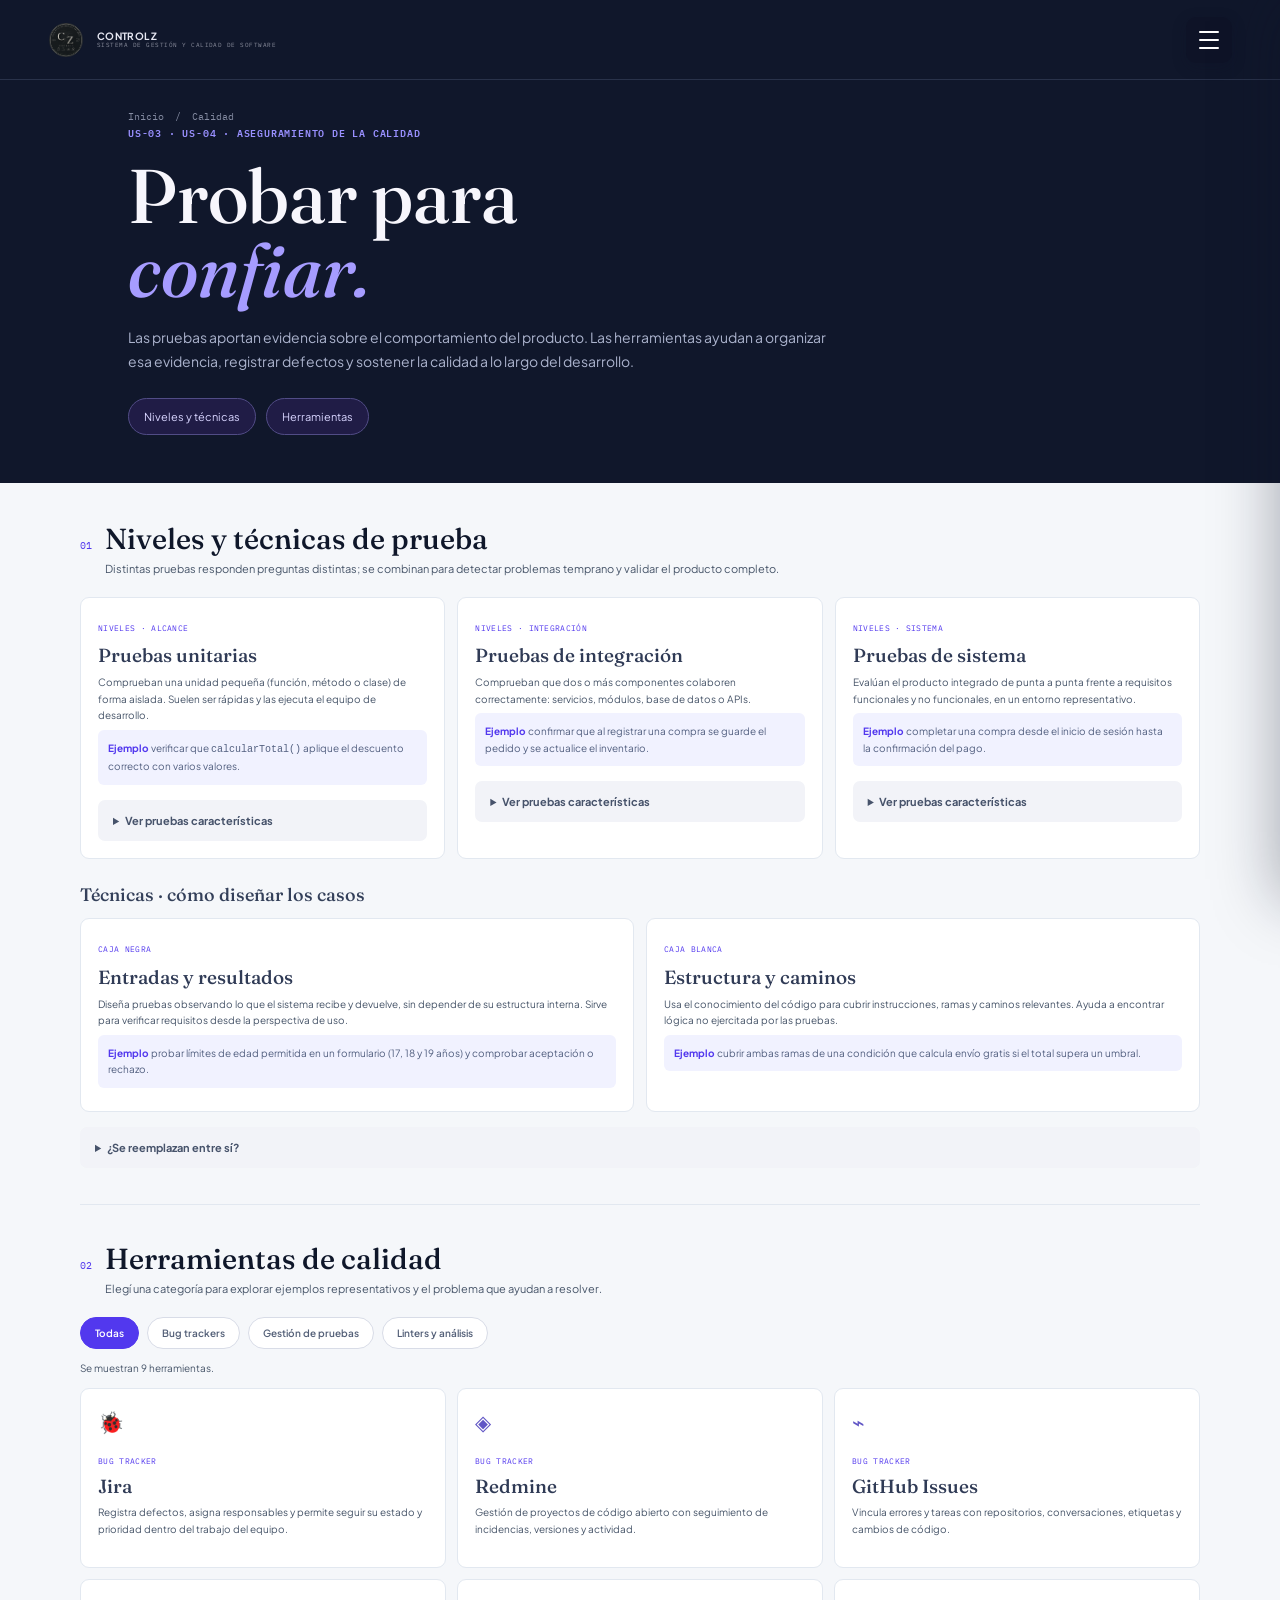
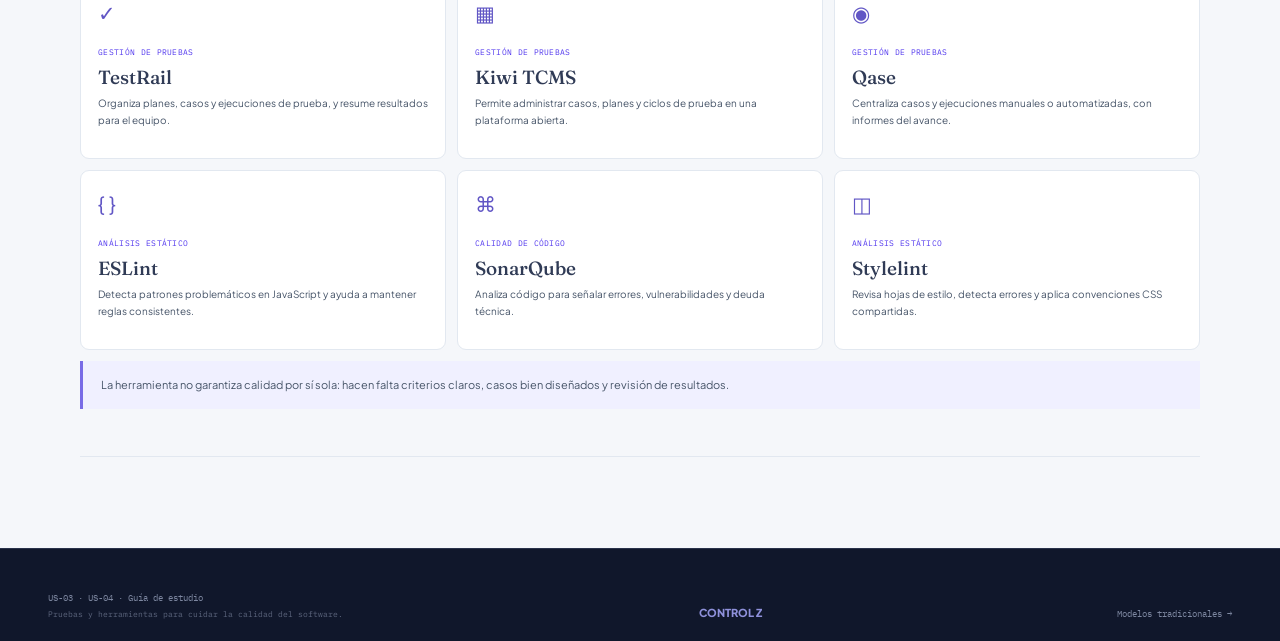
==== pages/calidad-pruebas.html @ 742e74c7 "feat: agregar guias y recursos de historias de usuario" ====
<!doctype html>
<html lang="es">
<head>
  <meta charset="utf-8"><meta name="viewport" content="width=device-width, initial-scale=1">
  <meta name="description" content="Niveles, técnicas y herramientas para asegurar la calidad del software.">
  <title>Pruebas y herramientas de calidad — Control Z</title>
  <link rel="preconnect" href="https://fonts.googleapis.com"><link rel="preconnect" href="https://fonts.gstatic.com" crossorigin>
  <link href="https://fonts.googleapis.com/css2?family=Fraunces:ital,opsz,wght@0,9..144,500;0,9..144,600;1,9..144,500&family=IBM+Plex+Mono:wght@400;500&family=Plus+Jakarta+Sans:wght@400;500;600;700;800&display=swap" rel="stylesheet">
  <link rel="stylesheet" href="../css/guias.css"><link rel="stylesheet" href="../css/site-menu.css"><link rel="stylesheet" href="../css/scroll-reveal.css"><link rel="stylesheet" href="../css/historias.css">
</head>
<body class="agile-page"><header class="guide-header"><a class="guide-brand" href="../index.html"><img class="brand-mark" src="../img/Los_Control_Z.png" alt=""><span><strong>CONTROL Z</strong><small>SISTEMA DE GESTIÓN Y CALIDAD DE SOFTWARE</small></span></a><button class="menu-toggle" id="menuToggle" type="button" aria-label="Abrir menú de navegación" aria-expanded="false" aria-controls="siteMenu"><span class="menu-toggle-line"></span><span class="menu-toggle-line"></span><span class="menu-toggle-line"></span></button></header>
<main><section class="story-hero"><div class="story-wrap"><div class="breadcrumbs"><a href="../index.html">Inicio</a><span>/</span><span>Calidad</span></div><span class="micro-tag">US-03 · US-04 · ASEGURAMIENTO DE LA CALIDAD</span><h1>Probar para<br><em>confiar.</em></h1><p>Las pruebas aportan evidencia sobre el comportamiento del producto. Las herramientas ayudan a organizar esa evidencia, registrar defectos y sostener la calidad a lo largo del desarrollo.</p><nav class="story-jump" aria-label="Secciones de calidad"><a href="#niveles">Niveles y técnicas</a><a href="#herramientas">Herramientas</a></nav></div></section>
<div class="story-wrap story-content"><section class="story-section" id="niveles"><header class="story-heading"><span>01</span><div><h2>Niveles y técnicas de prueba</h2><p>Distintas pruebas responden preguntas distintas; se combinan para detectar problemas temprano y validar el producto completo.</p></div></header>
<div class="comparison-grid"><article class="info-card"><span class="card-kicker">NIVELES · ALCANCE</span><h3>Pruebas unitarias</h3><p>Comprueban una unidad pequeña (función, método o clase) de forma aislada. Suelen ser rápidas y las ejecuta el equipo de desarrollo.</p><p class="example"><strong>Ejemplo</strong> verificar que <code>calcularTotal()</code> aplique el descuento correcto con varios valores.</p></article><article class="info-card"><span class="card-kicker">NIVELES · INTEGRACIÓN</span><h3>Pruebas de integración</h3><p>Comprueban que dos o más componentes colaboren correctamente: servicios, módulos, base de datos o APIs.</p><p class="example"><strong>Ejemplo</strong> confirmar que al registrar una compra se guarde el pedido y se actualice el inventario.</p></article><article class="info-card"><span class="card-kicker">NIVELES · SISTEMA</span><h3>Pruebas de sistema</h3><p>Evalúan el producto integrado de punta a punta frente a requisitos funcionales y no funcionales, en un entorno representativo.</p><p class="example"><strong>Ejemplo</strong> completar una compra desde el inicio de sesión hasta la confirmación del pago.</p></article></div>
<h3 class="subheading">Técnicas · cómo diseñar los casos</h3><div class="comparison-grid two"><article class="info-card"><span class="card-kicker">CAJA NEGRA</span><h3>Entradas y resultados</h3><p>Diseña pruebas observando lo que el sistema recibe y devuelve, sin depender de su estructura interna. Sirve para verificar requisitos desde la perspectiva de uso.</p><p class="example"><strong>Ejemplo</strong> probar límites de edad permitida en un formulario (17, 18 y 19 años) y comprobar aceptación o rechazo.</p></article><article class="info-card"><span class="card-kicker">CAJA BLANCA</span><h3>Estructura y caminos</h3><p>Usa el conocimiento del código para cubrir instrucciones, ramas y caminos relevantes. Ayuda a encontrar lógica no ejercitada por las pruebas.</p><p class="example"><strong>Ejemplo</strong> cubrir ambas ramas de una condición que calcula envío gratis si el total supera un umbral.</p></article></div>
<details class="more-detail"><summary>¿Se reemplazan entre sí?</summary><p>No. Caja negra y caja blanca son técnicas complementarias; pueden aplicarse en distintos niveles. Una prueba unitaria, por ejemplo, puede diseñarse con conocimiento interno y comprobar resultados observables.</p></details></section>
<section class="story-section" id="herramientas"><header class="story-heading"><span>02</span><div><h2>Herramientas de calidad</h2><p>Elegí una categoría para explorar ejemplos representativos y el problema que ayudan a resolver.</p></div></header><div class="filter-bar" role="group" aria-label="Filtrar herramientas por categoría"><button type="button" class="filter-button is-selected" data-filter="all" aria-pressed="true">Todas</button><button type="button" class="filter-button" data-filter="bugs" aria-pressed="false">Bug trackers</button><button type="button" class="filter-button" data-filter="tests" aria-pressed="false">Gestión de pruebas</button><button type="button" class="filter-button" data-filter="analysis" aria-pressed="false">Linters y análisis</button></div><p id="filterStatus" class="filter-status" aria-live="polite">Se muestran 9 herramientas.</p><div class="tool-grid" id="toolGrid">
<article class="tool-card" data-category="bugs"><span class="tool-icon" aria-hidden="true">🐞</span><small>BUG TRACKER</small><h3>Jira</h3><p>Registra defectos, asigna responsables y permite seguir su estado y prioridad dentro del trabajo del equipo.</p></article><article class="tool-card" data-category="bugs"><span class="tool-icon" aria-hidden="true">◈</span><small>BUG TRACKER</small><h3>Redmine</h3><p>Gestión de proyectos de código abierto con seguimiento de incidencias, versiones y actividad.</p></article><article class="tool-card" data-category="bugs"><span class="tool-icon" aria-hidden="true">⌁</span><small>BUG TRACKER</small><h3>GitHub Issues</h3><p>Vincula errores y tareas con repositorios, conversaciones, etiquetas y cambios de código.</p></article>
<article class="tool-card" data-category="tests"><span class="tool-icon" aria-hidden="true">✓</span><small>GESTIÓN DE PRUEBAS</small><h3>TestRail</h3><p>Organiza planes, casos y ejecuciones de prueba, y resume resultados para el equipo.</p></article><article class="tool-card" data-category="tests"><span class="tool-icon" aria-hidden="true">▦</span><small>GESTIÓN DE PRUEBAS</small><h3>Kiwi TCMS</h3><p>Permite administrar casos, planes y ciclos de prueba en una plataforma abierta.</p></article><article class="tool-card" data-category="tests"><span class="tool-icon" aria-hidden="true">◉</span><small>GESTIÓN DE PRUEBAS</small><h3>Qase</h3><p>Centraliza casos y ejecuciones manuales o automatizadas, con informes del avance.</p></article>
<article class="tool-card" data-category="analysis"><span class="tool-icon" aria-hidden="true">{ }</span><small>ANÁLISIS ESTÁTICO</small><h3>ESLint</h3><p>Detecta patrones problemáticos en JavaScript y ayuda a mantener reglas consistentes.</p></article><article class="tool-card" data-category="analysis"><span class="tool-icon" aria-hidden="true">⌘</span><small>CALIDAD DE CÓDIGO</small><h3>SonarQube</h3><p>Analiza código para señalar errores, vulnerabilidades y deuda técnica.</p></article><article class="tool-card" data-category="analysis"><span class="tool-icon" aria-hidden="true">◫</span><small>ANÁLISIS ESTÁTICO</small><h3>Stylelint</h3><p>Revisa hojas de estilo, detecta errores y aplica convenciones CSS compartidas.</p></article></div><p class="empty-state" id="emptyTools" hidden>No hay herramientas en esta categoría.</p><p class="story-note">La herramienta no garantiza calidad por sí sola: hacen falta criterios claros, casos bien diseñados y revisión de resultados.</p></section></div></main>
<footer class="guide-footer"><div><span>US-03 · US-04 · Guía de estudio</span><small>Pruebas y herramientas para cuidar la calidad del software.</small></div><strong>CONTROL Z</strong><a href="modelos-tradicionales.html">Modelos tradicionales →</a></footer>
<div class="menu-overlay" id="siteMenu" aria-hidden="true"><div class="menu-scrim" data-menu-close></div><aside class="menu-panel" role="dialog" aria-modal="true" aria-label="Menú de navegación principal"><div class="menu-head"><span class="menu-eyebrow">CONTROL Z · NAVEGACIÓN</span><button class="menu-close" data-menu-close aria-label="Cerrar menú" type="button">×</button></div><nav class="menu-nav" aria-label="Menú principal"><a class="menu-link" href="../index.html"><span class="menu-number">00</span><span class="menu-label">Inicio</span><span>→</span></a><a class="menu-link" href="fundamentos.html"><span class="menu-number">01</span><span class="menu-label">Gestión de la Calidad</span><span>→</span></a><a class="menu-link" href="modelos-tradicionales.html"><span class="menu-number">02</span><span class="menu-label">Modelos tradicionales</span><span>→</span></a><a class="menu-link" href="metodologias-agiles.html"><span class="menu-number">03</span><span class="menu-label">Metodologías Ágiles</span><span>→</span></a></nav></aside></div><script src="../js/main.js"></script><script src="../js/historias.js"></script><script src="../js/scroll-reveal.js"></script>
</body></html>
---- css/guias.css ----
@import url('https://fonts.googleapis.com/css2?family=IBM+Plex+Mono:wght@400;500;600&display=swap');
:root{--night:#10172b;--night-2:#151e36;--card:#222e4c;--border:#38496c;--ink:#18233d;--muted:#718096;--violet:#5544e8;--blue:#d9e3ff;--paper:#f5f7fa;--serif:'Fraunces',Georgia,serif;--sans:'Plus Jakarta Sans',Arial,sans-serif;--mono:'IBM Plex Mono',monospace}
*{box-sizing:border-box}html{scroll-behavior:smooth;scroll-padding-top:28px}body{margin:0;font-family:var(--sans);font-size:14px;line-height:1.55;-webkit-font-smoothing:antialiased}a{color:inherit;text-decoration:none}button{font:inherit}.guide-wrap{width:min(100% - 96px,1368px);margin-inline:auto}.guide-header{height:80px;display:flex;align-items:center;justify-content:space-between;padding:0 max(48px,calc((100vw - 1368px)/2));position:relative;z-index:2;border-bottom:1px solid #29324a}.guide-brand{display:flex;align-items:center;gap:13px}.guide-brand .brand-mark{width:36px;height:36px;display:block;object-fit:cover;border-radius:50%;background:transparent}.guide-brand>span:last-child{display:grid;line-height:1.25}.guide-brand strong{font-size:12px;letter-spacing:.03em}.guide-brand small{font-family:var(--mono);font-size:7px;letter-spacing:.08em;opacity:.56}.breadcrumbs{display:flex;gap:11px;align-items:center;color:#858ca2;font:10px var(--mono)}.micro-tag{display:block;color:#9990ff;font:600 10px var(--mono);letter-spacing:.08em}.sdlc-page{background:var(--night);color:#f3f4fb}.sdlc-hero{padding-top:50px;padding-bottom:35px}.sdlc-intro{display:grid;grid-template-columns:1fr 340px;gap:70px;align-items:start;margin-top:35px}.sdlc-title-block{max-width:820px}.sdlc-title-block h1,.agile-intro h1{font:italic 500 clamp(54px,7.4vw,88px)/.99 var(--serif);letter-spacing:-.045em;margin:17px 0 24px;color:#faf9ff}.sdlc-title-block>p,.agile-intro>div>p{max-width:785px;font-size:16px;line-height:1.65;color:#aab0cf;margin:0}.quote-card{background:#4e45d5;border-radius:12px;padding:25px 28px 22px;margin-top:1px}.quote-card small,.agile-summary small{font:9px var(--mono);color:#c7c6ff;letter-spacing:.06em}.quote-card blockquote{margin:18px 0 17px;font:italic 500 26px/1.25 var(--serif);color:#fff}.quote-card p{font-size:12px;line-height:1.5;color:#dedfff;border-top:1px solid #ffffff3b;padding-top:15px;margin:0}.pills{display:flex;gap:8px;margin-top:22px}.pills span{border:1px solid #4c5980;border-radius:20px;padding:4px 12px;font-size:10px;color:#b3badb;background:#17213b}.journey{border:1px solid #3e5078;background:#222e4c;border-radius:12px;margin-top:48px;padding:21px 26px 24px}.journey-heading{display:flex;justify-content:space-between;color:#8c96c4;font:9px var(--mono);letter-spacing:.05em}.journey-heading span:last-child{font:600 11px var(--sans)}.journey-track{position:relative;display:grid;grid-template-columns:repeat(6,1fr);margin-top:19px}.journey-track:before{position:absolute;content:"";left:16px;right:16px;height:1px;top:14px;background:#596989}.journey-step{position:relative;display:grid;justify-items:start;gap:8px;color:#a8afd4;font-size:11px;cursor:pointer}.journey-step b{width:29px;height:29px;border-radius:50%;border:1px solid #596989;background:var(--night);display:grid;place-items:center;font:600 9px var(--mono);z-index:1}.journey-step.is-active b{background:#5848e8;border-color:#5848e8;color:#fff}.journey-step.is-active{color:#fff;font-weight:700}.stage-section{padding-top:0;padding-bottom:55px}.section-lead{display:flex;gap:15px;align-items:baseline;margin-bottom:23px}.section-number,.agile-heading>span{color:#7770f7;font:600 10px var(--mono)}.section-lead h2,.cycle-note h2{font:italic 500 31px var(--serif);margin:0;color:#f3f3fb}.section-lead p{margin:2px 0 0;color:#a4adcf;font-size:13px}.stage-grid{display:grid;grid-template-columns:repeat(2,minmax(0,1fr));gap:16px}.stage-card{background:#222e4c;border:1px solid #3d4d70;border-radius:11px;padding:24px 26px;min-height:255px;display:flex;flex-direction:column;transition:background .25s,border-color .25s,transform .25s}.stage-card:hover{transform:translateY(-2px)}.stage-card.is-active{background:#433bb4;border-color:#7169fc;box-shadow:0 0 0 1px #7169fc}.stage-meta{display:flex;justify-content:space-between;color:#9da6d0;font:9px var(--mono)}.stage-card h3{font:italic 500 29px/1.15 var(--serif);color:#f5f5fc;margin:9px 0 3px}.stage-question{font-size:12px;color:#9ea8ce;margin:0 0 13px}.stage-divider{height:1px;background:#506080;margin-bottom:13px}.stage-field{margin-bottom:10px}.stage-field small{display:block;font:9px var(--mono);color:#9d98fc;margin-bottom:3px}.stage-field p{margin:0;color:#b7bfd9;font-size:12px;line-height:1.5}.stage-result{margin-top:auto;padding:12px;background:#111a30;border:1px solid #524bc1;border-radius:7px}.stage-card.is-active .stage-result{background:#5148ce;border-color:#675eef}.stage-card.is-active .stage-result p,.stage-card.is-active .stage-field p{color:#f0f0ff}.cycle-note{display:flex;gap:20px;align-items:flex-start;background:#222e4c;border:1px solid #5145dc;border-radius:11px;padding:25px;margin:38px 0}.cycle-icon{color:#7770ff;font-size:36px;line-height:1}.cycle-note h2{font-size:25px}.cycle-note p,.remember{color:#aeb6d5;font-size:12px;margin:5px 0 0;line-height:1.65}.remember{margin:35px 0}.remember span{display:block;color:#8882ed;font:9px var(--mono);margin-bottom:7px}.guide-footer{min-height:94px;padding:23px max(48px,calc((100vw - 1368px)/2));border-top:1px solid #29324a;display:flex;align-items:flex-end;justify-content:space-between;gap:24px;color:#69748f;font:9px var(--mono)}.guide-footer div{display:grid;gap:6px}.guide-footer small{opacity:.7}.guide-footer strong{color:#8f91db;font:800 11px var(--sans)}
.agile-page{background:var(--paper);color:var(--ink)}.agile-page .guide-header,.agile-page .guide-footer{background:var(--night);color:#7d87a0}.agile-page .guide-brand{color:#e7e8f3}.agile-page .guide-brand .brand-mark{width:36px;height:36px;border-radius:50%;object-fit:cover}.agile-page .guide-brand strong{font-size:10px}.agile-page .guide-brand small{font-size:6px}.agile-hero{background:var(--night);color:#f7f6fc;width:100%;padding:29px max(48px,calc((100vw - 1368px)/2)) 47px}.agile-hero .breadcrumbs{font-size:9px}.agile-intro{display:grid;grid-template-columns:1fr 340px;gap:65px;align-items:center;margin-top:31px}.agile-intro h1{font-size:69px;margin:14px 0 13px}.agile-intro>div>p{font-size:13px;max-width:680px}.agile-intro .pills{margin-top:16px}.agile-intro .pills span{font-size:9px;background:#201c4c;border-color:#493ca7;color:#c8c1ff}.agile-summary{padding:20px 24px;background:#201a4c;border:1px solid #403782;border-radius:10px}.agile-summary p{display:flex;align-items:center;gap:14px;margin:11px 0 0}.agile-summary p strong{font:500 27px var(--serif);color:#fff}.agile-summary p span{font-size:11px;color:#aaa8d4}.agile-layout{display:grid;grid-template-columns:205px minmax(0,1fr);gap:38px;padding-top:36px;padding-bottom:45px}.contents-nav{align-self:start;position:sticky;top:22px;background:#fff;border:1px solid #e8ebf0;border-radius:9px;padding:16px 13px;display:grid;gap:7px}.contents-nav small,.contents-nav>span{font:8px var(--mono);color:#98a1af}.contents-nav a{font-size:10px;color:#728094;padding:5px 9px;border-radius:4px}.contents-nav a:before{content:"·";margin-right:7px}.contents-nav a.is-active,.contents-nav a:hover{color:#4335d1;background:#e9eaff;font-weight:700}.contents-nav a.is-active:before{content:"◆";font-size:7px}.contents-nav>span{margin-top:8px;font-size:7px}.agile-content{min-width:0}.agile-section{padding:0 0 31px;margin-bottom:31px;border-bottom:1px solid #e1e5ec;scroll-margin-top:24px}.agile-heading{display:flex;gap:12px;align-items:baseline;margin-bottom:17px}.agile-heading h2{margin:0;color:#1e2945;font:500 29px/1.25 var(--serif)}.agile-heading p{margin:2px 0 0;color:#8993a5;font-size:11px}.values-grid{display:grid;grid-template-columns:repeat(2,minmax(0,1fr));gap:11px}.value-card,.principle-card,.role-card,.artifact-card,.practice-card{background:#fff;border:1px solid #e6e9ee;border-radius:8px;padding:14px 16px}.value-card{min-height:81px}.value-card small,.principle-card small,.artifact-card small{display:block;color:#7265e5;font:9px var(--mono);margin-bottom:3px}.value-card strong{font:500 17px var(--serif);display:block;color:#313b54}.value-card p,.principle-card p,.role-card p,.artifact-card p,.practice-card p{font-size:10px;line-height:1.45;color:#8691a0;margin:3px 0 0}.blue-callout{background:#dbe4ff;border-radius:6px;padding:12px 16px;color:#42548b;font-size:10px;line-height:1.5;margin:12px 0 0}.principles-grid{display:grid;grid-template-columns:repeat(3,minmax(0,1fr));gap:9px}.principle-card{padding:12px;min-height:83px}.principle-card strong{font-size:10px;color:#303b53}.principle-card p{font-size:9px}.role-grid{display:grid;grid-template-columns:repeat(3,minmax(0,1fr));gap:9px}.role-card{padding:13px}.role-card strong{font-size:10px;color:#33405c}.role-card p{font-size:9px}.section-note{font-size:9px;color:#8993a2;line-height:1.55;margin:10px 0 16px}.subheading{font:500 18px var(--serif);color:#34405a;margin:18px 0 10px}.event-list{background:#fff;border:1px solid #e5e8ee;border-radius:8px;padding:6px 14px}.event-row{display:grid;grid-template-columns:30px 135px 1fr;gap:11px;align-items:center;padding:11px 0;border-bottom:1px solid #edf0f4}.event-row:last-child{border-bottom:0}.event-row>span{color:#7e6ae9;font:9px var(--mono)}.event-row strong{font-size:10px;color:#3b465f}.event-row p{font-size:9px;color:#8590a0;margin:0;line-height:1.4}.artifact-grid{display:grid;grid-template-columns:repeat(3,minmax(0,1fr));gap:9px}.artifact-card{padding:12px}.artifact-card strong{font-size:10px;color:#36415c}.artifact-card p{font-size:9px}.artifact-card b{display:block;border-top:1px solid #edf0f4;margin-top:8px;padding-top:7px;font-size:8px;color:#6e60dc}.kanban-board{background:#141b30;border-radius:9px;padding:15px;color:#f0efff}.board-top{display:flex;justify-content:space-between;color:#a59cf8;font:8px var(--mono)}.board-columns{display:grid;grid-template-columns:repeat(3,minmax(0,1fr));gap:10px;margin-top:12px}.board-column{background:#231e55;border-radius:6px;padding:10px;min-height:150px}.board-column header{display:flex;justify-content:space-between;font-size:9px;font-weight:700;margin-bottom:8px}.board-column header span{font:8px var(--mono);color:#a69bf8}.kanban-task{background:#12172b;border-left:2px solid #8274ff;border-radius:3px;padding:9px 8px;margin-top:6px;font-size:9px;color:#d9d8ee}.kanban-task small{display:block;color:#8f86df;font:7px var(--mono);margin-bottom:3px}.kanban-board>p{font-size:8px;color:#a4a8c1;margin:10px 0 0}.practice-grid{display:grid;grid-template-columns:repeat(2,minmax(0,1fr));gap:9px}.practice-card{min-height:68px;padding:12px}.practice-card strong{font-size:10px;color:#38435d}.practice-card.is-featured{background:#28215e;border-color:#6659cb}.practice-card.is-featured strong{font:500 16px var(--serif);color:#f6f4ff}.xp-values{background:#28215e;border:1px solid #54469e;border-radius:8px;padding:20px 23px;color:#f1efff;font:500 18px var(--serif);line-height:1.5}.agile-takeaway{background:#151d32;border-radius:8px;padding:20px;color:#aeb7ce;font-size:11px;line-height:1.6}.sdlc-page :focus-visible,.agile-page :focus-visible{outline:2px solid #9c91ff;outline-offset:3px}
@media(max-width:850px){.guide-wrap{width:min(100% - 48px,700px)}.guide-header{padding-inline:24px}.sdlc-intro,.agile-intro{grid-template-columns:1fr 260px;gap:28px}.quote-card{padding:20px}.quote-card blockquote{font-size:22px}.agile-hero{padding-inline:24px}.agile-layout{grid-template-columns:150px minmax(0,1fr);gap:20px}.guide-footer{padding-inline:24px}.principles-grid{grid-template-columns:repeat(2,minmax(0,1fr))}}
@media(max-width:620px){.guide-wrap{width:calc(100% - 36px)}.guide-header{height:62px;padding:0 18px}.guide-brand{gap:9px}.guide-brand .brand-mark{width:31px;height:31px;border-radius:50%;object-fit:cover}.guide-brand strong{font-size:10px}.guide-brand small{font-size:6px}.sdlc-hero{padding-top:25px;padding-bottom:27px}.breadcrumbs{font-size:8px;gap:7px;flex-wrap:wrap}.sdlc-intro,.agile-intro{grid-template-columns:1fr;gap:22px;margin-top:27px}.sdlc-title-block h1{font-size:clamp(48px,14vw,69px);margin:13px 0 16px}.sdlc-title-block>p{font-size:13px}.quote-card{max-width:390px}.quote-card blockquote{font-size:23px}.journey{margin-top:28px;padding:15px 13px}.journey-heading{font-size:7px}.journey-heading span:last-child{font-size:9px}.journey-track{grid-template-columns:repeat(3,1fr);row-gap:15px;margin-top:13px}.journey-track:before{display:none}.journey-step{font-size:9px;gap:4px}.journey-step b{width:25px;height:25px;font-size:8px}.section-lead{gap:9px;margin-bottom:16px}.section-lead h2,.cycle-note h2{font-size:24px}.section-lead p{font-size:11px}.stage-grid{grid-template-columns:1fr;gap:11px}.stage-card{min-height:0;padding:19px}.stage-card h3{font-size:25px}.stage-field p{font-size:11px}.stage-section{padding-bottom:35px}.cycle-note{padding:17px;gap:12px;margin:24px 0}.cycle-icon{font-size:27px}.cycle-note h2{font-size:21px}.cycle-note p,.remember{font-size:10px}.guide-footer{padding:18px;min-height:90px;flex-wrap:wrap;align-items:center;font-size:8px;gap:10px}.guide-footer div{width:100%}.agile-hero{padding:23px 18px 29px}.agile-intro h1{font-size:57px}.agile-intro>div>p{font-size:12px}.agile-summary{max-width:360px}.agile-layout{display:block;padding-top:20px;width:calc(100% - 36px)}.contents-nav{position:relative;top:auto;display:flex;overflow-x:auto;white-space:nowrap;gap:4px;padding:8px;margin-bottom:25px}.contents-nav small,.contents-nav>span{display:none}.contents-nav a{flex:0 0 auto;font-size:9px;padding:6px 8px}.agile-heading{gap:8px}.agile-heading h2{font-size:24px}.agile-heading p{font-size:10px}.values-grid{grid-template-columns:1fr}.value-card{min-height:0}.value-card strong{font-size:16px}.principles-grid{grid-template-columns:repeat(2,minmax(0,1fr));gap:7px}.principle-card{padding:10px;min-height:94px}.principle-card strong{font-size:9px}.principle-card p{font-size:8px}.role-grid{grid-template-columns:1fr}.role-card{padding:11px}.event-row{grid-template-columns:24px 1fr;gap:7px;padding:10px 0}.event-row p{grid-column:2;font-size:8px}.artifact-grid{grid-template-columns:1fr}.artifact-card{padding:11px}.board-columns{grid-template-columns:1fr;gap:7px}.board-column{min-height:auto;padding:9px}.board-column header{margin-bottom:4px}.kanban-task{display:inline-block;vertical-align:top;width:calc(50% - 5px);min-height:43px}.practice-grid{grid-template-columns:1fr}.practice-card{min-height:0}.xp-values{font-size:16px;padding:16px}.agile-section{padding-bottom:24px;margin-bottom:24px}.subheading{font-size:16px}}
.journey-detail{display:grid;grid-template-rows:0fr;opacity:0;transform:translateY(-7px);margin-top:0;transition:grid-template-rows .38s cubic-bezier(.2,.8,.2,1),opacity .25s ease,transform .3s ease,margin .3s ease}.journey-detail.is-open{grid-template-rows:1fr;opacity:1;transform:translateY(0);margin-top:21px}.journey-detail-inner{min-height:0;overflow:hidden;display:grid;grid-template-columns:100px minmax(150px,.65fr) repeat(3,minmax(0,1fr));gap:15px;align-items:start;padding:0 18px;border:1px solid transparent;border-radius:8px;background:rgba(17,24,43,.48);backdrop-filter:blur(14px);-webkit-backdrop-filter:blur(14px);transition:padding .35s ease,border-color .35s ease,background .35s ease}.journey-detail.is-open .journey-detail-inner{padding:19px 18px;border-color:#8380dc7a;background:rgba(18,25,46,.72)}.detail-stage-number,.detail-stage-field small{color:#a09aff;font:9px var(--mono);letter-spacing:.04em}.detail-stage-copy h2{font:italic 500 25px/1.1 var(--serif);margin:0;color:#fff}.detail-stage-question{margin:6px 0 0;color:#abb3d1;font-size:10px}.detail-stage-field p{font-size:10px;line-height:1.5;color:#c2c8dd;margin:5px 0 0}.detail-stage-result{padding-left:13px;border-left:1px solid #7875bd7a}.journey-step{border:0;background:transparent;text-align:left;font-family:inherit;padding:0}.journey-step:hover b{border-color:#a69cff;box-shadow:0 0 0 4px #8376ff22}.journey-step:focus-visible,.kanban-task button:focus-visible,.board-dropzone:focus-visible{outline:2px solid #a29aff;outline-offset:3px}.board-dropzone{min-height:95px;border-radius:5px;transition:background .2s,box-shadow .2s}.board-column.is-drop-target .board-dropzone{background:#ffffff12;box-shadow:inset 0 0 0 1px #a69bff88}.board-column.is-over-limit{box-shadow:inset 0 0 0 1px #ff9f9f}.board-column.is-over-limit header span{color:#ffadad}.kanban-task{position:relative;cursor:grab;user-select:none;transition:opacity .18s,transform .18s,box-shadow .18s}.kanban-task:hover{transform:translateY(-1px);box-shadow:0 5px 16px #090c1c77}.kanban-task.is-dragging{opacity:.42;cursor:grabbing}.kanban-task>span{display:block}.task-actions{display:flex;justify-content:flex-end;gap:4px;margin-top:6px}.task-actions button{width:23px;height:21px;border:1px solid #5c54ad;border-radius:4px;color:#d9d5ff;background:#29235f;cursor:pointer;font-size:12px;line-height:1}.task-actions button:hover:not(:disabled){background:#5548ca;border-color:#988fff}.task-actions button:disabled{opacity:.3;cursor:not-allowed}
@media(max-width:850px){.journey-detail-inner{grid-template-columns:72px 1fr 1fr}.detail-stage-result{grid-column:2 / -1;border-left:0;border-top:1px solid #7875bd7a;padding:10px 0 0}.detail-stage-copy{grid-column:2/-1}}
@media(max-width:620px){.journey-detail.is-open{margin-top:15px}.journey-detail.is-open .journey-detail-inner{grid-template-columns:1fr 1fr;gap:10px;padding:14px}.detail-stage-number{grid-column:1/-1}.detail-stage-copy{grid-column:1/-1}.detail-stage-result{grid-column:1/-1}.detail-stage-field p{font-size:9px}.task-actions{margin-top:4px}.task-actions button{width:27px;height:24px}.kanban-task{width:auto;display:block;min-height:0}.board-dropzone{min-height:35px}}
@media(prefers-reduced-motion:reduce){html{scroll-behavior:auto}*,*:before,*:after{transition-duration:.01ms!important;animation-duration:.01ms!important}}


.has-scroll-reveal .agile-section,.has-scroll-reveal .stage-section,.has-scroll-reveal .cycle-note,.has-scroll-reveal .remember,.has-scroll-reveal .agile-takeaway{opacity:0;transform:translateY(24px);transition:opacity .65s ease,transform .65s cubic-bezier(.2,.7,.2,1)}
.has-scroll-reveal .is-visible{opacity:1;transform:translateY(0)}
@keyframes card-rise{from{opacity:0;transform:translateY(12px)}to{opacity:1;transform:translateY(0)}}
.agile-section.is-visible .value-card,.agile-section.is-visible .principle-card,.agile-section.is-visible .role-card,.agile-section.is-visible .event-row,.agile-section.is-visible .artifact-card,.agile-section.is-visible .practice-card{animation:card-rise .45s ease both}
.agile-section.is-visible .value-card:nth-child(2),.agile-section.is-visible .principle-card:nth-child(2),.agile-section.is-visible .role-card:nth-child(2),.agile-section.is-visible .event-row:nth-child(2),.agile-section.is-visible .artifact-card:nth-child(2),.agile-section.is-visible .practice-card:nth-child(2){animation-delay:.07s}
.agile-section.is-visible .value-card:nth-child(3),.agile-section.is-visible .principle-card:nth-child(3),.agile-section.is-visible .role-card:nth-child(3),.agile-section.is-visible .event-row:nth-child(3),.agile-section.is-visible .artifact-card:nth-child(3),.agile-section.is-visible .practice-card:nth-child(3){animation-delay:.14s}
@media(prefers-reduced-motion:reduce){.has-scroll-reveal .agile-section,.has-scroll-reveal .stage-section,.has-scroll-reveal .cycle-note,.has-scroll-reveal .remember,.has-scroll-reveal .agile-takeaway{opacity:1;transform:none;transition:none}.agile-section.is-visible .value-card,.agile-section.is-visible .principle-card,.agile-section.is-visible .role-card,.agile-section.is-visible .event-row,.agile-section.is-visible .artifact-card,.agile-section.is-visible .practice-card{animation:none}}


.guide-brand .brand-mark { object-fit: cover; border-radius: 50%; background: transparent; }
---- css/site-menu.css ----
/* Panel lateral de navegación compartido por todas las páginas. */
/* Botón de navegación compartido: mismo tamaño, líneas y estados en todo el sitio. */
.menu-toggle{position:relative;width:46px;height:46px;min-width:46px;padding:0;border:0;border-radius:10px;background:#0e1327;display:flex;flex-direction:column;align-items:center;justify-content:center;gap:6px;flex-shrink:0;box-shadow:0 4px 14px rgba(14,19,39,.28);cursor:pointer;transition:background-color .18s ease,transform .18s ease,box-shadow .18s ease}
.menu-toggle:hover{background:#432ec7;transform:translateY(-1px);box-shadow:0 7px 18px rgba(14,19,39,.3)}
.menu-toggle:focus-visible{outline:2px solid #5238ee;outline-offset:3px}
.menu-toggle span.menu-toggle-line{display:block;width:20px;height:2px;margin:0;padding:0;border:0;border-radius:2px;background:#fff;opacity:1;transform:none;transition:transform .3s cubic-bezier(.16,1,.3,1),opacity .18s ease}
.menu-toggle[aria-expanded="true"]{background:#432ec7}
.menu-toggle[aria-expanded="true"] span.menu-toggle-line:first-child{transform:translateY(8px) rotate(45deg)}
.menu-toggle[aria-expanded="true"] span.menu-toggle-line:nth-child(2){opacity:0}
.menu-toggle[aria-expanded="true"] span.menu-toggle-line:nth-child(3){transform:translateY(-8px) rotate(-45deg)}
@media(prefers-reduced-motion:reduce){.menu-toggle,.menu-toggle span.menu-toggle-line{transition:none}}

.menu-overlay {
  position: fixed;
  inset: 0;
  z-index: 100;
  pointer-events: none;
}

.menu-scrim {
  position: absolute;
  inset: 0;
  background-color: rgba(14, 19, 39, 0.55);
  backdrop-filter: blur(2px);
  -webkit-backdrop-filter: blur(2px);
  opacity: 0;
  transition: opacity var(--transition-base, 260ms ease);
}

.menu-overlay.is-open {
  pointer-events: auto;
}

.menu-overlay.is-open .menu-scrim {
  opacity: 1;
}

/* --- Panel del menú --- */
.menu-panel {
  position: absolute;
  top: 0;
  right: 0;
  bottom: 0;
  width: min(430px, 100%);
  background-color: var(--color-dark-navy, #0e1327);
  display: flex;
  flex-direction: column;
  padding: clamp(24px, 4vw, 40px);
  transform: translateX(105%);
  transition: transform var(--transition-base, 260ms ease);
  overflow-y: auto;
  box-shadow: -24px 0 60px rgba(14, 19, 39, 0.35);
}

.menu-overlay.is-open .menu-panel {
  transform: translateX(0);
}

.item-menu-active {
  color: var(--color-badge-special, #c084fc) !important;
}

/* Cabecera del panel */
.menu-head {
  display: flex;
  align-items: center;
  justify-content: space-between;
  gap: 16px;
  padding-bottom: 20px;
  border-bottom: 1px solid rgba(255, 255, 255, 0.1);
  margin-bottom: 28px;
}

.menu-eyebrow {
  font-family: var(--font-mono, "IBM Plex Mono", monospace);
  font-size: 0.68rem;
  font-weight: 600;
  letter-spacing: 0.16em;
  text-transform: uppercase;
  color: var(--color-badge-special, #c084fc);
}

.menu-close {
  background: none;
  cursor: pointer;
  width: 40px;
  height: 40px;
  border-radius: 50%;
  border: 1px solid rgba(255, 255, 255, 0.15);
  color: #ffffff;
  display: flex;
  align-items: center;
  justify-content: center;
  transition: background-color var(--transition-fast, 180ms ease), color var(--transition-fast, 180ms ease), transform var(--transition-fast, 180ms ease);
  flex-shrink: 0;
}

.menu-close:hover {
  background-color: var(--color-badge-special, #c084fc);
  color: var(--color-dark-navy, #0e1327);
  transform: rotate(90deg);
}

.menu-close:focus-visible {
  outline: 2px solid var(--color-badge-special, #c084fc);
  outline-offset: 3px;
}

/* Navegación del menú */
.menu-nav {
  flex-grow: 1;
  display: flex;
  flex-direction: column;
  gap: 30px;
}

.menu-group {
  display: flex;
  flex-direction: column;
}

.menu-group-title {
  font-family: var(--font-mono, "IBM Plex Mono", monospace);
  font-size: 0.68rem;
  font-weight: 600;
  letter-spacing: 0.16em;
  text-transform: uppercase;
  color: var(--color-text-soft, #94a3b8);
  margin-bottom: 10px;
}

.menu-link {
  display: flex;
  align-items: center;
  gap: 16px;
  padding: 12px 6px;
  border-radius: var(--radius-sm, 6px);
  color: var(--color-text-light, #f8fafc);
  transition: background-color var(--transition-fast, 180ms ease), color var(--transition-fast, 180ms ease), transform var(--transition-fast, 180ms ease);
}

.menu-link:hover {
  background-color: rgba(255, 255, 255, 0.06);
  color: #ffffff;
  transform: translateX(4px);
}

.menu-link:focus-visible {
  outline: 2px solid var(--color-badge-special, #c084fc);
  outline-offset: 2px;
}

.menu-number {
  font-family: var(--font-mono, "IBM Plex Mono", monospace);
  font-size: 0.72rem;
  color: var(--color-primary, #5238ee);
  min-width: 18px;
  text-align: center;
  transition: color var(--transition-fast, 180ms ease);
}

.menu-link:hover .menu-number {
  color: var(--color-badge-special, #c084fc);
}

.menu-label {
  font-family: var(--font-serif, "Fraunces", Georgia, serif);
  font-size: 1.12rem;
  font-weight: 400;
  flex-grow: 1;
}

.menu-arrow {
  font-size: 1.05rem;
  color: var(--color-text-soft, #94a3b8);
  opacity: 0;
  transform: translateX(-6px);
  transition: opacity var(--transition-fast, 180ms ease), transform var(--transition-fast, 180ms ease), color var(--transition-fast, 180ms ease);
}

.menu-link:hover .menu-arrow {
  opacity: 1;
  transform: translateX(0);
  color: var(--color-badge-special, #c084fc);
}

/* Enlace destacado (Sección Especial) */
.menu-link-featured .menu-number {
  color: var(--color-badge-special, #c084fc);
}

.menu-link-featured .menu-label {
  color: var(--color-badge-special, #c084fc);
}

/* Pie del panel */
.menu-foot {
  border-top: 1px solid rgba(255, 255, 255, 0.1);
  padding-top: 22px;
  margin-top: 28px;
  display: flex;
  align-items: center;
  justify-content: space-between;
  gap: 12px;
  flex-wrap: wrap;
}

.menu-foot-brand {
  font-family: var(--font-mono, "IBM Plex Mono", monospace);
  font-size: 0.68rem;
  letter-spacing: 0.14em;
  text-transform: uppercase;
  color: var(--color-text-soft, #94a3b8);
}

.menu-foot-link {
  font-size: 0.8rem;
  font-weight: 600;
  color: var(--color-badge-special, #c084fc);
  transition: color var(--transition-fast, 180ms ease);
}

.menu-foot-link:hover {
  color: #ffffff;
}

.menu-foot-link:focus-visible {
  outline: 2px solid var(--color-badge-special, #c084fc);
  outline-offset: 2px;
}
---- css/scroll-reveal.css ----
.scroll-reveal-item{--scroll-reveal-delay:0ms;opacity:0;transform:translateY(22px);transition:opacity .62s cubic-bezier(.2,.7,.2,1) var(--scroll-reveal-delay),transform .62s cubic-bezier(.2,.7,.2,1) var(--scroll-reveal-delay);will-change:opacity,transform}
.scroll-reveal-item.is-visible{opacity:1;transform:translateY(0);will-change:auto}
@media(prefers-reduced-motion:reduce){.scroll-reveal-item,.scroll-reveal-item.is-visible{opacity:1;transform:none;transition:none;will-change:auto}}
---- css/historias.css ----
.story-hero{background:var(--night);color:#f7f6fc;padding:30px max(48px,calc((100vw - 1120px)/2)) 48px}.story-wrap{width:min(100% - 96px,1120px);margin-inline:auto}.story-hero h1{font:500 clamp(48px,7vw,76px)/.98 var(--serif);margin:18px 0}.story-hero h1 em{color:#a69cff}.story-hero p{max-width:720px;color:#abb3cd;font-size:14px;line-height:1.7}.story-jump{display:flex;gap:10px;flex-wrap:wrap;margin-top:24px}.story-jump a{color:#d8d5ff;border:1px solid #514c86;background:#201c46;border-radius:99px;padding:9px 15px;font-size:11px}.story-content{padding-top:38px;padding-bottom:55px}.story-section{scroll-margin-top:28px;padding-bottom:36px;margin-bottom:36px;border-bottom:1px solid #e2e5eb}.story-heading{display:flex;gap:13px;align-items:baseline;margin-bottom:20px}.story-heading>span{color:#7468e6;font:10px var(--mono)}.story-heading h2{font:500 29px var(--serif);color:#1e2945;margin:0}.story-heading p{font-size:11px;color:#8791a2;margin:4px 0 0;line-height:1.55}.comparison-grid{display:grid;grid-template-columns:repeat(3,minmax(0,1fr));gap:12px}.comparison-grid.two{grid-template-columns:repeat(2,minmax(0,1fr));margin-top:12px}.info-card,.tool-card{background:#fff;border:1px solid #e5e8ef;border-radius:9px;padding:17px}.info-card h3,.tool-card h3{margin:7px 0;font:500 19px var(--serif);color:#303b56}.info-card p,.tool-card p{color:#79869a;font-size:10px;line-height:1.65;margin:6px 0}.card-kicker,.tool-card small{color:#7469dc;font:8px var(--mono);letter-spacing:.04em}.info-card .example{padding:10px;background:#f1f2ff;border-radius:6px;color:#536080}.example strong{color:#4238a8}.subheading{margin-top:24px}.more-detail{margin-top:15px;padding:12px 15px;background:#f2f3f8;border-radius:7px;color:#47536b;font-size:11px}.more-detail summary{cursor:pointer;font-weight:700}.more-detail p{line-height:1.6}.filter-bar{display:flex;flex-wrap:wrap;gap:8px;margin-top:15px}.filter-button{border:1px solid #d8dce7;background:#fff;border-radius:99px;padding:9px 14px;color:#546078;font:600 10px var(--sans);cursor:pointer}.filter-button:hover,.filter-button.is-selected{background:#30286f;color:#fff;border-color:#30286f}.filter-button:focus-visible,.diagram-open:focus-visible,.lightbox-close:focus-visible{outline:3px solid #9288ff;outline-offset:3px}.filter-status{font-size:10px;color:#7f8999;margin:12px 0}.tool-grid{display:grid;grid-template-columns:repeat(3,minmax(0,1fr));gap:11px}.tool-card{min-height:180px;transition:transform .2s,border-color .2s}.tool-card:hover{transform:translateY(-2px);border-color:#b5aff3}.tool-icon{display:block;font-size:21px;color:#6156c5;margin-bottom:9px}.tool-card h3{margin:5px 0}.empty-state{padding:22px;background:#f3f4fa;border-radius:8px;color:#68738a;text-align:center;font-size:12px}.story-note{border-left:3px solid #786be6;background:#f0f0ff;padding:15px 18px;color:#57627e;font-size:11px;line-height:1.65}.model-section{padding-bottom:31px}.diagram-card{margin:0 0 15px;background:#191c38;border:1px solid #37345d;border-radius:10px;padding:13px 17px;color:#c4c7dd}.diagram-open{display:block;width:100%;border:0;padding:0;background:transparent;cursor:zoom-in}.diagram-open svg{display:block;width:100%;max-height:250px}.diagram-card figcaption{padding:8px 2px 0;font-size:10px;line-height:1.5;color:#aeb3cc}.pros-cons{display:grid;grid-template-columns:1fr 1fr;gap:12px}.pros-cons article{border:1px solid #e4e7ee;border-radius:8px;padding:14px 17px;background:#fff}.pros-cons h3{font:500 17px var(--serif);margin:0 0 8px;color:#343e57}.pros-cons ul{margin:0;padding-left:17px;color:#788397;font-size:10px;line-height:1.8}.when{margin:12px 0 0;background:#f0f1f7;padding:12px 15px;border-radius:7px;color:#657087;font-size:10px;line-height:1.65}.when strong{color:#39366c}.lightbox{width:min(94vw,1050px);max-width:none;border:1px solid #66619e;border-radius:12px;padding:40px 20px 18px;background:#16182c;color:white;box-shadow:0 25px 90px #080a18aa}.lightbox::backdrop{background:#080a18cc;backdrop-filter:blur(4px)}.lightbox form{position:absolute;right:13px;top:12px}.lightbox-close{width:34px;height:34px;border:1px solid #5c5984;border-radius:50%;background:#29264b;color:white;font-size:23px;cursor:pointer}.lightbox-content svg{display:block;width:100%;max-height:70vh}.agile-illustration{margin:12px 0 17px;background:#171d36;border-radius:8px;padding:13px;color:#cbd0e5}.agile-illustration svg{display:block;width:100%;max-height:190px}.agile-illustration figcaption{font-size:9px;color:#b3b9d0;padding:7px 4px 0}.sprint-planner{background:#fff;border:1px solid #e4e7ed;border-radius:8px;padding:14px;margin:12px 0}.sprint-planner>p{margin:0 0 10px;color:#8490a2;font-size:10px}.sprint-controls{display:flex;gap:7px;overflow-x:auto;padding:2px 2px 8px}.sprint-controls button{flex:0 0 auto;border:1px solid #dfe2ec;background:#f7f7fb;color:#505c72;border-radius:6px;padding:8px 10px;font:600 9px var(--sans);cursor:pointer}.sprint-controls button[aria-pressed="true"]{background:#342b78;color:#fff;border-color:#342b78}.sprint-detail{border-left:3px solid #7568e6;background:#f2f1ff;border-radius:0 6px 6px 0;padding:12px 14px;min-height:83px}.sprint-detail strong{display:block;color:#332d72;font-size:12px}.sprint-detail p{color:#58647b;font-size:10px;line-height:1.5;margin:5px 0 0}.sprint-detail small{display:block;color:#7469ca;font:8px var(--mono);margin-top:6px}
.agile-page #scrum,.agile-page #kanban,.agile-page #xp{scroll-margin-top:30px}
@media(max-width:850px){.story-hero{padding-inline:24px}.story-wrap{width:min(100% - 48px,700px)}.comparison-grid,.tool-grid{grid-template-columns:repeat(2,minmax(0,1fr))}}
@media(max-width:620px){.story-hero{padding:23px 18px 30px}.story-wrap{width:calc(100% - 36px)}.story-hero h1{font-size:56px}.story-hero p{font-size:12px}.story-content{padding-top:24px;padding-bottom:35px}.story-heading h2{font-size:24px}.story-heading p{font-size:10px}.comparison-grid,.comparison-grid.two,.tool-grid,.pros-cons{grid-template-columns:1fr}.info-card,.tool-card{padding:14px}.tool-card{min-height:0}.diagram-card{padding:10px}.diagram-card svg{min-height:130px}.filter-button{font-size:9px;padding:8px 10px}.sprint-controls button{font-size:8px}.agile-illustration svg{min-width:560px}.agile-illustration{overflow-x:auto}}
@media(prefers-reduced-motion:reduce){.tool-card{transition:none}}
.story-section{scroll-margin-top:88px}
:root{--story-primary:#5238ee;--story-primary-hover:#432ec7;--story-title:#0f172a;--story-body:#475569;--story-muted:#64748b;--story-border:#e2e8f0;--story-paper:#f5f7fb}
.story-heading>span,.card-kicker,.tool-card small,.example strong{color:var(--story-primary)}
.story-heading h2{color:var(--story-title)}
.story-heading p,.info-card p,.tool-card p,.pros-cons ul,.filter-status,.when,.story-note{color:var(--story-body)}
.story-section,.info-card,.tool-card,.pros-cons article,.sprint-planner{border-color:var(--story-border)}
.filter-button:hover,.filter-button.is-selected,.sprint-controls button[aria-pressed="true"]{background:var(--story-primary);border-color:var(--story-primary);color:#fff}
.filter-button:focus-visible,.diagram-open:focus-visible,.lightbox-close:focus-visible{outline-color:var(--story-primary)}
.story-jump a:hover{background:var(--story-primary);border-color:var(--story-primary)}
.method-picker{display:grid;grid-template-columns:repeat(3,minmax(0,1fr));gap:12px;padding:16px;background:#fff;border:1px solid #e4e7ed;border-radius:9px}.method-picker label{display:grid;gap:8px;color:#4e5870;font-size:11px;font-weight:700}.method-picker select{max-width:100%;padding:9px;border:1px solid #d8dce7;border-radius:6px;background:#fff;color:#424d65;font:500 11px var(--sans)}.method-picker button{justify-self:start;grid-column:1/-1;border:0;border-radius:6px;background:#342b78;color:white;padding:10px 15px;font-weight:700;cursor:pointer}.method-result{min-height:52px;margin-top:10px;padding:13px;background:#f2f1ff;border-radius:7px;color:#56617a;font-size:12px}.method-result p{margin:5px 0}.faq-list{display:grid;gap:8px}.faq-list details{padding:14px 16px;background:#fff;border:1px solid #e4e7ed;border-radius:8px;color:#56617a}.faq-list summary{cursor:pointer;font-size:13px;font-weight:700;color:#343e57}.faq-list details[open] summary{color:#5045b1}.faq-list details p{font-size:12px;line-height:1.65;margin:10px 0 0}.resource-list{list-style:none;padding:0;display:grid;grid-template-columns:repeat(2,minmax(0,1fr));gap:10px}.resource-list a{display:block;height:100%;padding:14px;border:1px solid #e4e7ed;border-radius:8px;color:#433c9b;font-weight:700;background:#fff}.resource-list a span{display:block;margin-top:6px;color:#778297;font-size:11px;font-weight:400;line-height:1.5}.compare-options{display:flex;flex-wrap:wrap;gap:12px 18px;padding:13px;border:1px solid #e2e5ed;border-radius:8px}.compare-options legend{padding:0 5px;color:#6258bd;font-size:11px;font-weight:700}.compare-options label{display:flex;align-items:center;gap:6px;color:#4e5870;font-size:12px}.compare-table-wrap{overflow-x:auto;margin-top:12px}.compare-table-wrap table{width:100%;border-collapse:collapse;background:white;font-size:11px}.compare-table-wrap caption{text-align:left;padding:8px 0;font-weight:700}.compare-table-wrap th,.compare-table-wrap td{min-width:125px;padding:11px;border:1px solid #e2e5ed;text-align:left;vertical-align:top}.compare-table-wrap th{background:#f3f2ff;color:#39366c}.diagram-open:focus-visible,.method-picker :focus-visible,.faq-list summary:focus-visible,.compare-options :focus-visible,.resource-list a:focus-visible{outline:3px solid #9288ff;outline-offset:3px}
@media(max-width:620px){.method-picker{grid-template-columns:1fr}.method-picker button{grid-column:auto}.resource-list{grid-template-columns:1fr}}
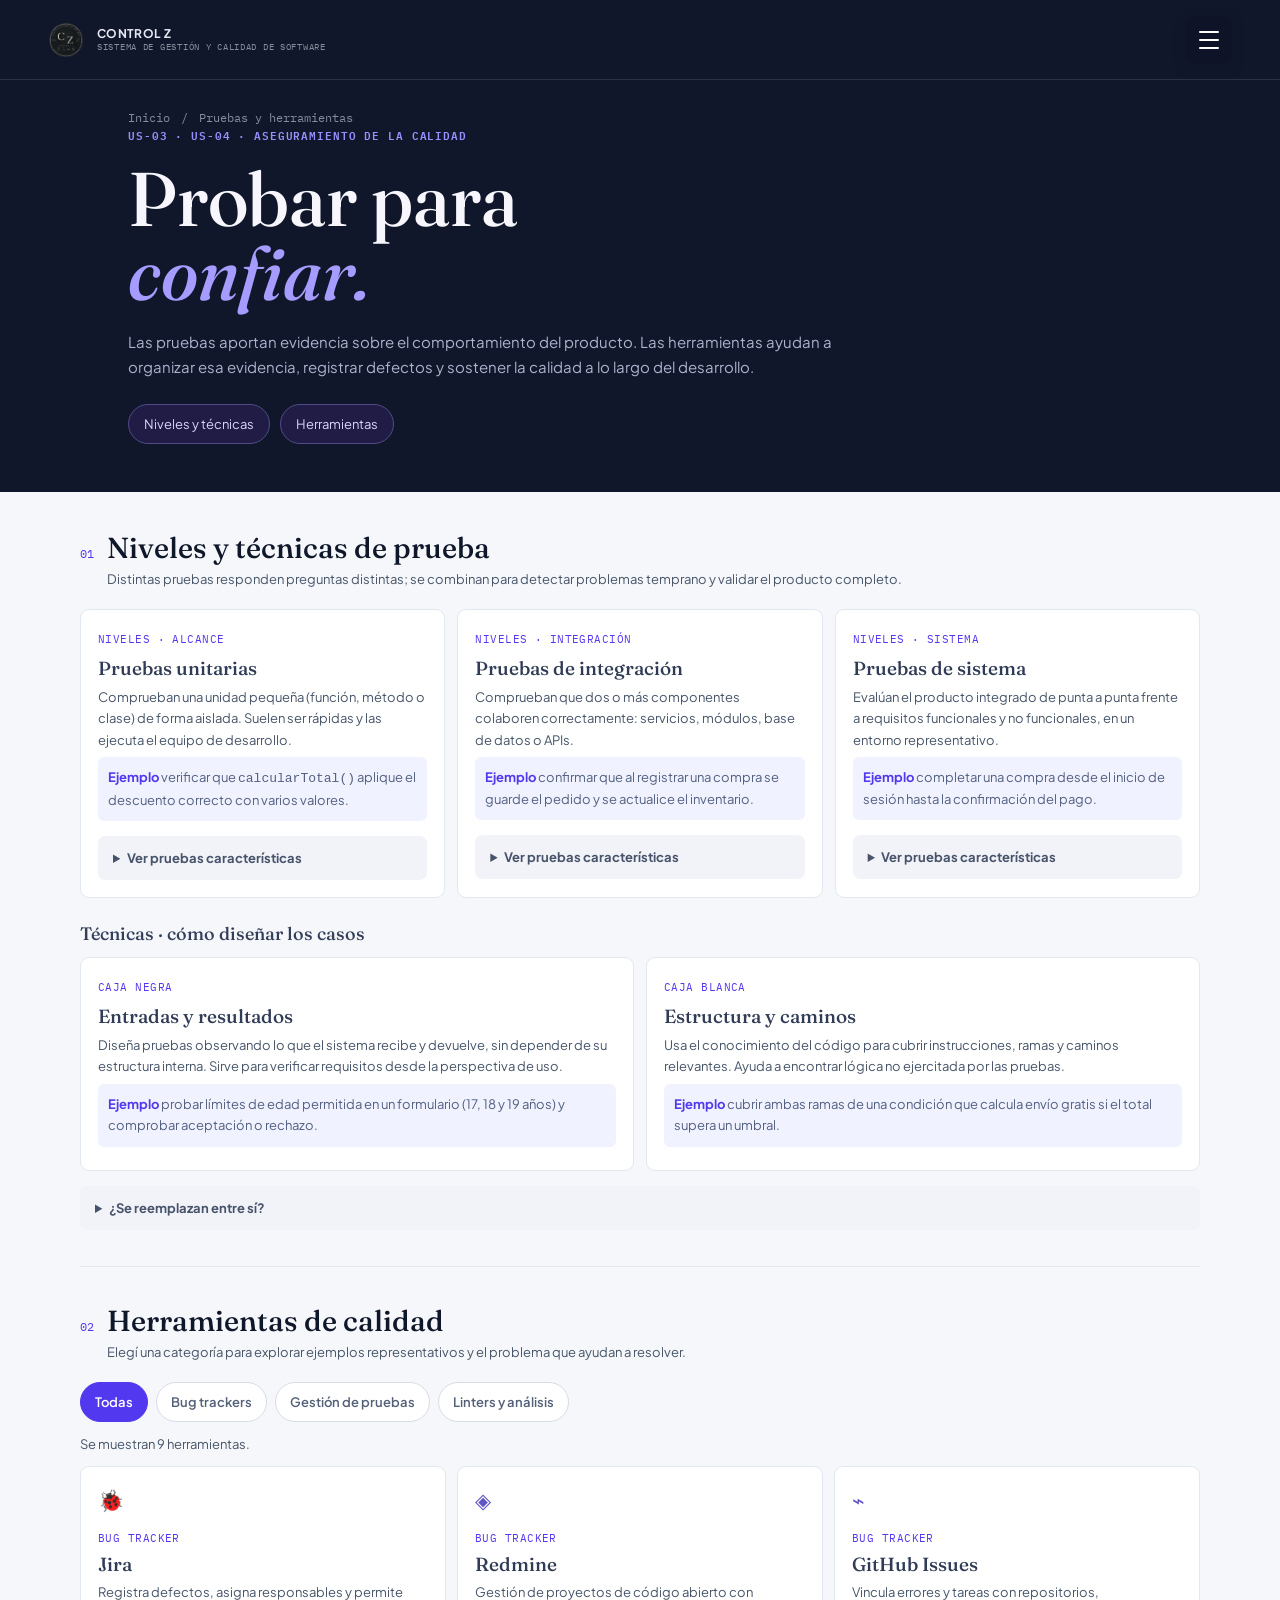
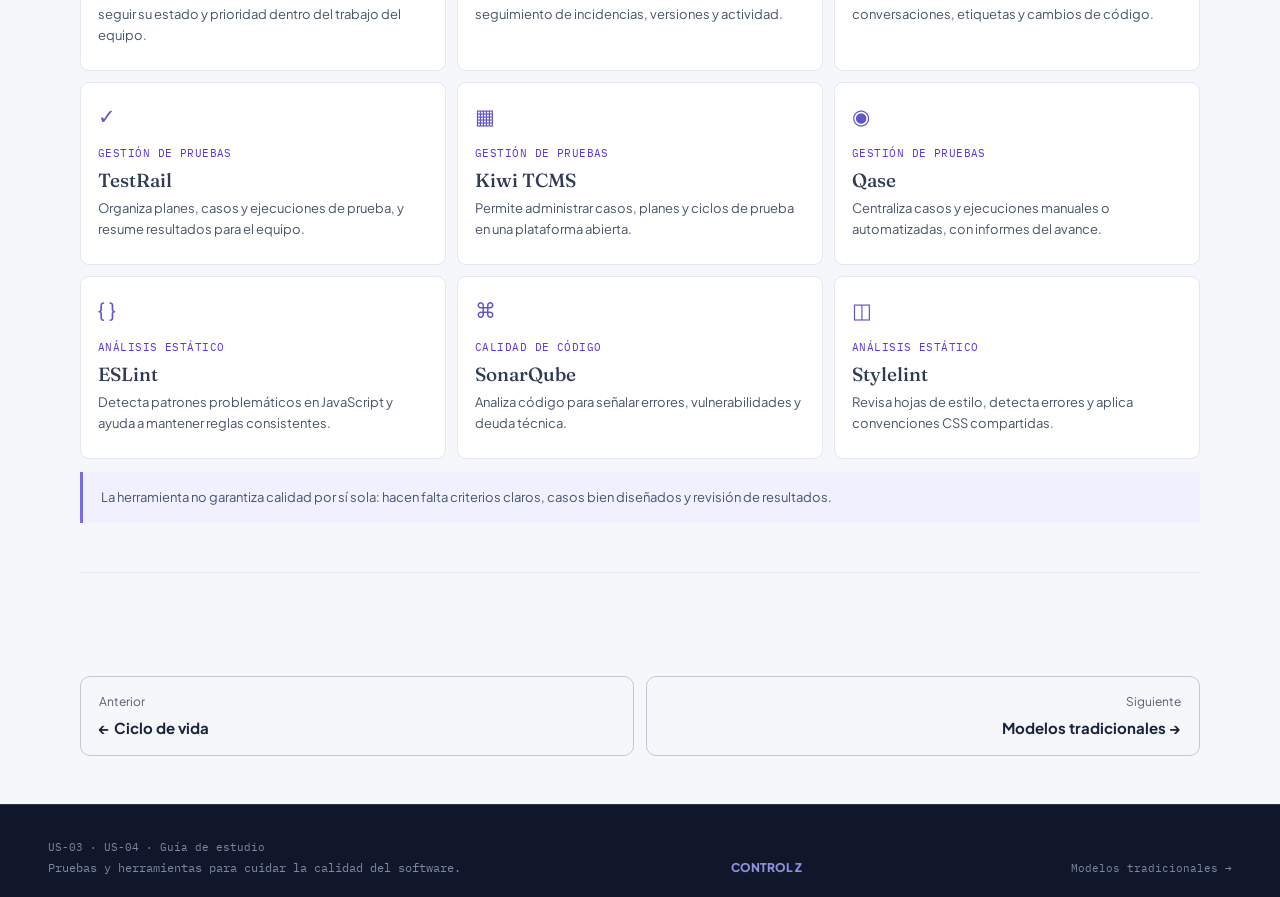
==== commit f4622958: "feat: hacer interactivos los diagramas y completar guias" ====
--- a/pages/calidad-pruebas.html
+++ b/pages/calidad-pruebas.html
@@ -9,7 +9,7 @@
   <link rel="stylesheet" href="../css/guias.css"><link rel="stylesheet" href="../css/site-menu.css"><link rel="stylesheet" href="../css/scroll-reveal.css"><link rel="stylesheet" href="../css/historias.css">
 </head>
 <body class="agile-page"><header class="guide-header"><a class="guide-brand" href="../index.html"><img class="brand-mark" src="../img/Los_Control_Z.png" alt=""><span><strong>CONTROL Z</strong><small>SISTEMA DE GESTIÓN Y CALIDAD DE SOFTWARE</small></span></a><button class="menu-toggle" id="menuToggle" type="button" aria-label="Abrir menú de navegación" aria-expanded="false" aria-controls="siteMenu"><span class="menu-toggle-line"></span><span class="menu-toggle-line"></span><span class="menu-toggle-line"></span></button></header>
-<main><section class="story-hero"><div class="story-wrap"><div class="breadcrumbs"><a href="../index.html">Inicio</a><span>/</span><span>Calidad</span></div><span class="micro-tag">US-03 · US-04 · ASEGURAMIENTO DE LA CALIDAD</span><h1>Probar para<br><em>confiar.</em></h1><p>Las pruebas aportan evidencia sobre el comportamiento del producto. Las herramientas ayudan a organizar esa evidencia, registrar defectos y sostener la calidad a lo largo del desarrollo.</p><nav class="story-jump" aria-label="Secciones de calidad"><a href="#niveles">Niveles y técnicas</a><a href="#herramientas">Herramientas</a></nav></div></section>
+<main><section class="story-hero"><div class="story-wrap"><div class="breadcrumbs"><a href="../index.html">Inicio</a><span>/</span><span aria-current="page">Pruebas y herramientas</span></div><span class="micro-tag">US-03 · US-04 · ASEGURAMIENTO DE LA CALIDAD</span><h1>Probar para<br><em>confiar.</em></h1><p>Las pruebas aportan evidencia sobre el comportamiento del producto. Las herramientas ayudan a organizar esa evidencia, registrar defectos y sostener la calidad a lo largo del desarrollo.</p><nav class="story-jump" aria-label="Secciones de calidad"><a href="#niveles">Niveles y técnicas</a><a href="#herramientas">Herramientas</a></nav></div></section>
 <div class="story-wrap story-content"><section class="story-section" id="niveles"><header class="story-heading"><span>01</span><div><h2>Niveles y técnicas de prueba</h2><p>Distintas pruebas responden preguntas distintas; se combinan para detectar problemas temprano y validar el producto completo.</p></div></header>
 <div class="comparison-grid"><article class="info-card"><span class="card-kicker">NIVELES · ALCANCE</span><h3>Pruebas unitarias</h3><p>Comprueban una unidad pequeña (función, método o clase) de forma aislada. Suelen ser rápidas y las ejecuta el equipo de desarrollo.</p><p class="example"><strong>Ejemplo</strong> verificar que <code>calcularTotal()</code> aplique el descuento correcto con varios valores.</p></article><article class="info-card"><span class="card-kicker">NIVELES · INTEGRACIÓN</span><h3>Pruebas de integración</h3><p>Comprueban que dos o más componentes colaboren correctamente: servicios, módulos, base de datos o APIs.</p><p class="example"><strong>Ejemplo</strong> confirmar que al registrar una compra se guarde el pedido y se actualice el inventario.</p></article><article class="info-card"><span class="card-kicker">NIVELES · SISTEMA</span><h3>Pruebas de sistema</h3><p>Evalúan el producto integrado de punta a punta frente a requisitos funcionales y no funcionales, en un entorno representativo.</p><p class="example"><strong>Ejemplo</strong> completar una compra desde el inicio de sesión hasta la confirmación del pago.</p></article></div>
 <h3 class="subheading">Técnicas · cómo diseñar los casos</h3><div class="comparison-grid two"><article class="info-card"><span class="card-kicker">CAJA NEGRA</span><h3>Entradas y resultados</h3><p>Diseña pruebas observando lo que el sistema recibe y devuelve, sin depender de su estructura interna. Sirve para verificar requisitos desde la perspectiva de uso.</p><p class="example"><strong>Ejemplo</strong> probar límites de edad permitida en un formulario (17, 18 y 19 años) y comprobar aceptación o rechazo.</p></article><article class="info-card"><span class="card-kicker">CAJA BLANCA</span><h3>Estructura y caminos</h3><p>Usa el conocimiento del código para cubrir instrucciones, ramas y caminos relevantes. Ayuda a encontrar lógica no ejercitada por las pruebas.</p><p class="example"><strong>Ejemplo</strong> cubrir ambas ramas de una condición que calcula envío gratis si el total supera un umbral.</p></article></div>
@@ -19,5 +19,5 @@
 <article class="tool-card" data-category="tests"><span class="tool-icon" aria-hidden="true">✓</span><small>GESTIÓN DE PRUEBAS</small><h3>TestRail</h3><p>Organiza planes, casos y ejecuciones de prueba, y resume resultados para el equipo.</p></article><article class="tool-card" data-category="tests"><span class="tool-icon" aria-hidden="true">▦</span><small>GESTIÓN DE PRUEBAS</small><h3>Kiwi TCMS</h3><p>Permite administrar casos, planes y ciclos de prueba en una plataforma abierta.</p></article><article class="tool-card" data-category="tests"><span class="tool-icon" aria-hidden="true">◉</span><small>GESTIÓN DE PRUEBAS</small><h3>Qase</h3><p>Centraliza casos y ejecuciones manuales o automatizadas, con informes del avance.</p></article>
 <article class="tool-card" data-category="analysis"><span class="tool-icon" aria-hidden="true">{ }</span><small>ANÁLISIS ESTÁTICO</small><h3>ESLint</h3><p>Detecta patrones problemáticos en JavaScript y ayuda a mantener reglas consistentes.</p></article><article class="tool-card" data-category="analysis"><span class="tool-icon" aria-hidden="true">⌘</span><small>CALIDAD DE CÓDIGO</small><h3>SonarQube</h3><p>Analiza código para señalar errores, vulnerabilidades y deuda técnica.</p></article><article class="tool-card" data-category="analysis"><span class="tool-icon" aria-hidden="true">◫</span><small>ANÁLISIS ESTÁTICO</small><h3>Stylelint</h3><p>Revisa hojas de estilo, detecta errores y aplica convenciones CSS compartidas.</p></article></div><p class="empty-state" id="emptyTools" hidden>No hay herramientas en esta categoría.</p><p class="story-note">La herramienta no garantiza calidad por sí sola: hacen falta criterios claros, casos bien diseñados y revisión de resultados.</p></section></div></main>
 <footer class="guide-footer"><div><span>US-03 · US-04 · Guía de estudio</span><small>Pruebas y herramientas para cuidar la calidad del software.</small></div><strong>CONTROL Z</strong><a href="modelos-tradicionales.html">Modelos tradicionales →</a></footer>
-<div class="menu-overlay" id="siteMenu" aria-hidden="true"><div class="menu-scrim" data-menu-close></div><aside class="menu-panel" role="dialog" aria-modal="true" aria-label="Menú de navegación principal"><div class="menu-head"><span class="menu-eyebrow">CONTROL Z · NAVEGACIÓN</span><button class="menu-close" data-menu-close aria-label="Cerrar menú" type="button">×</button></div><nav class="menu-nav" aria-label="Menú principal"><a class="menu-link" href="../index.html"><span class="menu-number">00</span><span class="menu-label">Inicio</span><span>→</span></a><a class="menu-link" href="fundamentos.html"><span class="menu-number">01</span><span class="menu-label">Gestión de la Calidad</span><span>→</span></a><a class="menu-link" href="modelos-tradicionales.html"><span class="menu-number">02</span><span class="menu-label">Modelos tradicionales</span><span>→</span></a><a class="menu-link" href="metodologias-agiles.html"><span class="menu-number">03</span><span class="menu-label">Metodologías Ágiles</span><span>→</span></a></nav></aside></div><script src="../js/main.js"></script><script src="../js/historias.js"></script><script src="../js/scroll-reveal.js"></script>
+<div class="menu-overlay" id="siteMenu" aria-hidden="true"></div><script src="../js/main.js"></script><script src="../js/historias.js"></script><script src="../js/scroll-reveal.js"></script>
 </body></html>
--- a/css/guias.css
+++ b/css/guias.css
@@ -1,7 +1,7 @@
 @import url('https://fonts.googleapis.com/css2?family=IBM+Plex+Mono:wght@400;500;600&display=swap');
 :root{--night:#10172b;--night-2:#151e36;--card:#222e4c;--border:#38496c;--ink:#18233d;--muted:#718096;--violet:#5544e8;--blue:#d9e3ff;--paper:#f5f7fa;--serif:'Fraunces',Georgia,serif;--sans:'Plus Jakarta Sans',Arial,sans-serif;--mono:'IBM Plex Mono',monospace}
-*{box-sizing:border-box}html{scroll-behavior:smooth;scroll-padding-top:28px}body{margin:0;font-family:var(--sans);font-size:14px;line-height:1.55;-webkit-font-smoothing:antialiased}a{color:inherit;text-decoration:none}button{font:inherit}.guide-wrap{width:min(100% - 96px,1368px);margin-inline:auto}.guide-header{height:80px;display:flex;align-items:center;justify-content:space-between;padding:0 max(48px,calc((100vw - 1368px)/2));position:relative;z-index:2;border-bottom:1px solid #29324a}.guide-brand{display:flex;align-items:center;gap:13px}.guide-brand .brand-mark{width:36px;height:36px;display:block;object-fit:cover;border-radius:50%;background:transparent}.guide-brand>span:last-child{display:grid;line-height:1.25}.guide-brand strong{font-size:12px;letter-spacing:.03em}.guide-brand small{font-family:var(--mono);font-size:7px;letter-spacing:.08em;opacity:.56}.breadcrumbs{display:flex;gap:11px;align-items:center;color:#858ca2;font:10px var(--mono)}.micro-tag{display:block;color:#9990ff;font:600 10px var(--mono);letter-spacing:.08em}.sdlc-page{background:var(--night);color:#f3f4fb}.sdlc-hero{padding-top:50px;padding-bottom:35px}.sdlc-intro{display:grid;grid-template-columns:1fr 340px;gap:70px;align-items:start;margin-top:35px}.sdlc-title-block{max-width:820px}.sdlc-title-block h1,.agile-intro h1{font:italic 500 clamp(54px,7.4vw,88px)/.99 var(--serif);letter-spacing:-.045em;margin:17px 0 24px;color:#faf9ff}.sdlc-title-block>p,.agile-intro>div>p{max-width:785px;font-size:16px;line-height:1.65;color:#aab0cf;margin:0}.quote-card{background:#4e45d5;border-radius:12px;padding:25px 28px 22px;margin-top:1px}.quote-card small,.agile-summary small{font:9px var(--mono);color:#c7c6ff;letter-spacing:.06em}.quote-card blockquote{margin:18px 0 17px;font:italic 500 26px/1.25 var(--serif);color:#fff}.quote-card p{font-size:12px;line-height:1.5;color:#dedfff;border-top:1px solid #ffffff3b;padding-top:15px;margin:0}.pills{display:flex;gap:8px;margin-top:22px}.pills span{border:1px solid #4c5980;border-radius:20px;padding:4px 12px;font-size:10px;color:#b3badb;background:#17213b}.journey{border:1px solid #3e5078;background:#222e4c;border-radius:12px;margin-top:48px;padding:21px 26px 24px}.journey-heading{display:flex;justify-content:space-between;color:#8c96c4;font:9px var(--mono);letter-spacing:.05em}.journey-heading span:last-child{font:600 11px var(--sans)}.journey-track{position:relative;display:grid;grid-template-columns:repeat(6,1fr);margin-top:19px}.journey-track:before{position:absolute;content:"";left:16px;right:16px;height:1px;top:14px;background:#596989}.journey-step{position:relative;display:grid;justify-items:start;gap:8px;color:#a8afd4;font-size:11px;cursor:pointer}.journey-step b{width:29px;height:29px;border-radius:50%;border:1px solid #596989;background:var(--night);display:grid;place-items:center;font:600 9px var(--mono);z-index:1}.journey-step.is-active b{background:#5848e8;border-color:#5848e8;color:#fff}.journey-step.is-active{color:#fff;font-weight:700}.stage-section{padding-top:0;padding-bottom:55px}.section-lead{display:flex;gap:15px;align-items:baseline;margin-bottom:23px}.section-number,.agile-heading>span{color:#7770f7;font:600 10px var(--mono)}.section-lead h2,.cycle-note h2{font:italic 500 31px var(--serif);margin:0;color:#f3f3fb}.section-lead p{margin:2px 0 0;color:#a4adcf;font-size:13px}.stage-grid{display:grid;grid-template-columns:repeat(2,minmax(0,1fr));gap:16px}.stage-card{background:#222e4c;border:1px solid #3d4d70;border-radius:11px;padding:24px 26px;min-height:255px;display:flex;flex-direction:column;transition:background .25s,border-color .25s,transform .25s}.stage-card:hover{transform:translateY(-2px)}.stage-card.is-active{background:#433bb4;border-color:#7169fc;box-shadow:0 0 0 1px #7169fc}.stage-meta{display:flex;justify-content:space-between;color:#9da6d0;font:9px var(--mono)}.stage-card h3{font:italic 500 29px/1.15 var(--serif);color:#f5f5fc;margin:9px 0 3px}.stage-question{font-size:12px;color:#9ea8ce;margin:0 0 13px}.stage-divider{height:1px;background:#506080;margin-bottom:13px}.stage-field{margin-bottom:10px}.stage-field small{display:block;font:9px var(--mono);color:#9d98fc;margin-bottom:3px}.stage-field p{margin:0;color:#b7bfd9;font-size:12px;line-height:1.5}.stage-result{margin-top:auto;padding:12px;background:#111a30;border:1px solid #524bc1;border-radius:7px}.stage-card.is-active .stage-result{background:#5148ce;border-color:#675eef}.stage-card.is-active .stage-result p,.stage-card.is-active .stage-field p{color:#f0f0ff}.cycle-note{display:flex;gap:20px;align-items:flex-start;background:#222e4c;border:1px solid #5145dc;border-radius:11px;padding:25px;margin:38px 0}.cycle-icon{color:#7770ff;font-size:36px;line-height:1}.cycle-note h2{font-size:25px}.cycle-note p,.remember{color:#aeb6d5;font-size:12px;margin:5px 0 0;line-height:1.65}.remember{margin:35px 0}.remember span{display:block;color:#8882ed;font:9px var(--mono);margin-bottom:7px}.guide-footer{min-height:94px;padding:23px max(48px,calc((100vw - 1368px)/2));border-top:1px solid #29324a;display:flex;align-items:flex-end;justify-content:space-between;gap:24px;color:#69748f;font:9px var(--mono)}.guide-footer div{display:grid;gap:6px}.guide-footer small{opacity:.7}.guide-footer strong{color:#8f91db;font:800 11px var(--sans)}
-.agile-page{background:var(--paper);color:var(--ink)}.agile-page .guide-header,.agile-page .guide-footer{background:var(--night);color:#7d87a0}.agile-page .guide-brand{color:#e7e8f3}.agile-page .guide-brand .brand-mark{width:36px;height:36px;border-radius:50%;object-fit:cover}.agile-page .guide-brand strong{font-size:10px}.agile-page .guide-brand small{font-size:6px}.agile-hero{background:var(--night);color:#f7f6fc;width:100%;padding:29px max(48px,calc((100vw - 1368px)/2)) 47px}.agile-hero .breadcrumbs{font-size:9px}.agile-intro{display:grid;grid-template-columns:1fr 340px;gap:65px;align-items:center;margin-top:31px}.agile-intro h1{font-size:69px;margin:14px 0 13px}.agile-intro>div>p{font-size:13px;max-width:680px}.agile-intro .pills{margin-top:16px}.agile-intro .pills span{font-size:9px;background:#201c4c;border-color:#493ca7;color:#c8c1ff}.agile-summary{padding:20px 24px;background:#201a4c;border:1px solid #403782;border-radius:10px}.agile-summary p{display:flex;align-items:center;gap:14px;margin:11px 0 0}.agile-summary p strong{font:500 27px var(--serif);color:#fff}.agile-summary p span{font-size:11px;color:#aaa8d4}.agile-layout{display:grid;grid-template-columns:205px minmax(0,1fr);gap:38px;padding-top:36px;padding-bottom:45px}.contents-nav{align-self:start;position:sticky;top:22px;background:#fff;border:1px solid #e8ebf0;border-radius:9px;padding:16px 13px;display:grid;gap:7px}.contents-nav small,.contents-nav>span{font:8px var(--mono);color:#98a1af}.contents-nav a{font-size:10px;color:#728094;padding:5px 9px;border-radius:4px}.contents-nav a:before{content:"·";margin-right:7px}.contents-nav a.is-active,.contents-nav a:hover{color:#4335d1;background:#e9eaff;font-weight:700}.contents-nav a.is-active:before{content:"◆";font-size:7px}.contents-nav>span{margin-top:8px;font-size:7px}.agile-content{min-width:0}.agile-section{padding:0 0 31px;margin-bottom:31px;border-bottom:1px solid #e1e5ec;scroll-margin-top:24px}.agile-heading{display:flex;gap:12px;align-items:baseline;margin-bottom:17px}.agile-heading h2{margin:0;color:#1e2945;font:500 29px/1.25 var(--serif)}.agile-heading p{margin:2px 0 0;color:#8993a5;font-size:11px}.values-grid{display:grid;grid-template-columns:repeat(2,minmax(0,1fr));gap:11px}.value-card,.principle-card,.role-card,.artifact-card,.practice-card{background:#fff;border:1px solid #e6e9ee;border-radius:8px;padding:14px 16px}.value-card{min-height:81px}.value-card small,.principle-card small,.artifact-card small{display:block;color:#7265e5;font:9px var(--mono);margin-bottom:3px}.value-card strong{font:500 17px var(--serif);display:block;color:#313b54}.value-card p,.principle-card p,.role-card p,.artifact-card p,.practice-card p{font-size:10px;line-height:1.45;color:#8691a0;margin:3px 0 0}.blue-callout{background:#dbe4ff;border-radius:6px;padding:12px 16px;color:#42548b;font-size:10px;line-height:1.5;margin:12px 0 0}.principles-grid{display:grid;grid-template-columns:repeat(3,minmax(0,1fr));gap:9px}.principle-card{padding:12px;min-height:83px}.principle-card strong{font-size:10px;color:#303b53}.principle-card p{font-size:9px}.role-grid{display:grid;grid-template-columns:repeat(3,minmax(0,1fr));gap:9px}.role-card{padding:13px}.role-card strong{font-size:10px;color:#33405c}.role-card p{font-size:9px}.section-note{font-size:9px;color:#8993a2;line-height:1.55;margin:10px 0 16px}.subheading{font:500 18px var(--serif);color:#34405a;margin:18px 0 10px}.event-list{background:#fff;border:1px solid #e5e8ee;border-radius:8px;padding:6px 14px}.event-row{display:grid;grid-template-columns:30px 135px 1fr;gap:11px;align-items:center;padding:11px 0;border-bottom:1px solid #edf0f4}.event-row:last-child{border-bottom:0}.event-row>span{color:#7e6ae9;font:9px var(--mono)}.event-row strong{font-size:10px;color:#3b465f}.event-row p{font-size:9px;color:#8590a0;margin:0;line-height:1.4}.artifact-grid{display:grid;grid-template-columns:repeat(3,minmax(0,1fr));gap:9px}.artifact-card{padding:12px}.artifact-card strong{font-size:10px;color:#36415c}.artifact-card p{font-size:9px}.artifact-card b{display:block;border-top:1px solid #edf0f4;margin-top:8px;padding-top:7px;font-size:8px;color:#6e60dc}.kanban-board{background:#141b30;border-radius:9px;padding:15px;color:#f0efff}.board-top{display:flex;justify-content:space-between;color:#a59cf8;font:8px var(--mono)}.board-columns{display:grid;grid-template-columns:repeat(3,minmax(0,1fr));gap:10px;margin-top:12px}.board-column{background:#231e55;border-radius:6px;padding:10px;min-height:150px}.board-column header{display:flex;justify-content:space-between;font-size:9px;font-weight:700;margin-bottom:8px}.board-column header span{font:8px var(--mono);color:#a69bf8}.kanban-task{background:#12172b;border-left:2px solid #8274ff;border-radius:3px;padding:9px 8px;margin-top:6px;font-size:9px;color:#d9d8ee}.kanban-task small{display:block;color:#8f86df;font:7px var(--mono);margin-bottom:3px}.kanban-board>p{font-size:8px;color:#a4a8c1;margin:10px 0 0}.practice-grid{display:grid;grid-template-columns:repeat(2,minmax(0,1fr));gap:9px}.practice-card{min-height:68px;padding:12px}.practice-card strong{font-size:10px;color:#38435d}.practice-card.is-featured{background:#28215e;border-color:#6659cb}.practice-card.is-featured strong{font:500 16px var(--serif);color:#f6f4ff}.xp-values{background:#28215e;border:1px solid #54469e;border-radius:8px;padding:20px 23px;color:#f1efff;font:500 18px var(--serif);line-height:1.5}.agile-takeaway{background:#151d32;border-radius:8px;padding:20px;color:#aeb7ce;font-size:11px;line-height:1.6}.sdlc-page :focus-visible,.agile-page :focus-visible{outline:2px solid #9c91ff;outline-offset:3px}
+*{box-sizing:border-box}html{scroll-behavior:smooth;scroll-padding-top:96px}body{margin:0;font-family:var(--sans);font-size:14px;line-height:1.55;-webkit-font-smoothing:antialiased}a{color:inherit;text-decoration:none}button{font:inherit}.guide-wrap{width:min(100% - 96px,1368px);margin-inline:auto}.guide-header{height:80px;display:flex;align-items:center;justify-content:space-between;padding:0 max(48px,calc((100vw - 1368px)/2));position:sticky;top:0;z-index:20;background:var(--night);border-bottom:1px solid #29324a}.guide-brand{display:flex;align-items:center;gap:13px}.guide-brand .brand-mark{width:36px;height:36px;display:block;object-fit:cover;border-radius:50%;background:transparent}.guide-brand>span:last-child{display:grid;line-height:1.25}.guide-brand strong{font-size:12px;letter-spacing:.03em}.guide-brand small{font-family:var(--mono);font-size:7px;letter-spacing:.08em;opacity:.56}.breadcrumbs{display:flex;gap:11px;align-items:center;color:#858ca2;font:10px var(--mono)}.micro-tag{display:block;color:#9990ff;font:600 10px var(--mono);letter-spacing:.08em}.sdlc-page{background:var(--night);color:#f3f4fb}.sdlc-hero{padding-top:50px;padding-bottom:35px}.sdlc-intro{display:grid;grid-template-columns:1fr 340px;gap:70px;align-items:start;margin-top:35px}.sdlc-title-block{max-width:820px}.sdlc-title-block h1,.agile-intro h1{font:italic 500 clamp(54px,7.4vw,88px)/.99 var(--serif);letter-spacing:-.045em;margin:17px 0 24px;color:#faf9ff}.sdlc-title-block>p,.agile-intro>div>p{max-width:785px;font-size:16px;line-height:1.65;color:#aab0cf;margin:0}.quote-card{background:#4e45d5;border-radius:12px;padding:25px 28px 22px;margin-top:1px}.quote-card small,.agile-summary small{font:9px var(--mono);color:#c7c6ff;letter-spacing:.06em}.quote-card blockquote{margin:18px 0 17px;font:italic 500 26px/1.25 var(--serif);color:#fff}.quote-card p{font-size:12px;line-height:1.5;color:#dedfff;border-top:1px solid #ffffff3b;padding-top:15px;margin:0}.pills{display:flex;gap:8px;margin-top:22px}.pills span{border:1px solid #4c5980;border-radius:20px;padding:4px 12px;font-size:10px;color:#b3badb;background:#17213b}.journey{border:1px solid #3e5078;background:#222e4c;border-radius:12px;margin-top:48px;padding:21px 26px 24px}.journey-heading{display:flex;justify-content:space-between;color:#8c96c4;font:9px var(--mono);letter-spacing:.05em}.journey-heading span:last-child{font:600 11px var(--sans)}.journey-track{position:relative;display:grid;grid-template-columns:repeat(6,1fr);margin-top:19px}.journey-track:before{position:absolute;content:"";left:16px;right:16px;height:1px;top:14px;background:#596989}.journey-step{position:relative;display:grid;justify-items:start;gap:8px;color:#a8afd4;font-size:11px;cursor:pointer}.journey-step b{width:29px;height:29px;border-radius:50%;border:1px solid #596989;background:var(--night);display:grid;place-items:center;font:600 9px var(--mono);z-index:1}.journey-step.is-active b{background:#5848e8;border-color:#5848e8;color:#fff}.journey-step.is-active{color:#fff;font-weight:700}.stage-section{padding-top:0;padding-bottom:55px}.section-lead{display:flex;gap:15px;align-items:baseline;margin-bottom:23px}.section-number,.agile-heading>span{color:#7770f7;font:600 10px var(--mono)}.section-lead h2,.cycle-note h2{font:italic 500 31px var(--serif);margin:0;color:#f3f3fb}.section-lead p{margin:2px 0 0;color:#a4adcf;font-size:13px}.stage-grid{display:grid;grid-template-columns:repeat(2,minmax(0,1fr));gap:16px}.stage-card{background:#222e4c;border:1px solid #3d4d70;border-radius:11px;padding:24px 26px;min-height:255px;display:flex;flex-direction:column;transition:background .25s,border-color .25s,transform .25s}.stage-card:hover{transform:translateY(-2px)}.stage-card.is-active{background:#433bb4;border-color:#7169fc;box-shadow:0 0 0 1px #7169fc}.stage-meta{display:flex;justify-content:space-between;color:#9da6d0;font:9px var(--mono)}.stage-card h3{font:italic 500 29px/1.15 var(--serif);color:#f5f5fc;margin:9px 0 3px}.stage-question{font-size:12px;color:#9ea8ce;margin:0 0 13px}.stage-divider{height:1px;background:#506080;margin-bottom:13px}.stage-field{margin-bottom:10px}.stage-field small{display:block;font:9px var(--mono);color:#9d98fc;margin-bottom:3px}.stage-field p{margin:0;color:#b7bfd9;font-size:12px;line-height:1.5}.stage-result{margin-top:auto;padding:12px;background:#111a30;border:1px solid #524bc1;border-radius:7px}.stage-card.is-active .stage-result{background:#5148ce;border-color:#675eef}.stage-card.is-active .stage-result p,.stage-card.is-active .stage-field p{color:#f0f0ff}.cycle-note{display:flex;gap:20px;align-items:flex-start;background:#222e4c;border:1px solid #5145dc;border-radius:11px;padding:25px;margin:38px 0}.cycle-icon{color:#7770ff;font-size:36px;line-height:1}.cycle-note h2{font-size:25px}.cycle-note p,.remember{color:#aeb6d5;font-size:12px;margin:5px 0 0;line-height:1.65}.remember{margin:35px 0}.remember span{display:block;color:#8882ed;font:9px var(--mono);margin-bottom:7px}.guide-footer{min-height:94px;padding:23px max(48px,calc((100vw - 1368px)/2));border-top:1px solid #29324a;display:flex;align-items:flex-end;justify-content:space-between;gap:24px;color:#69748f;font:9px var(--mono)}.guide-footer div{display:grid;gap:6px}.guide-footer small{opacity:.7}.guide-footer strong{color:#8f91db;font:800 11px var(--sans)}
+.agile-page{background:var(--paper);color:var(--ink)}.agile-page .guide-header,.agile-page .guide-footer{background:var(--night);color:#7d87a0}.agile-page .guide-brand{color:#e7e8f3}.agile-page .guide-brand .brand-mark{width:36px;height:36px;border-radius:50%;object-fit:cover}.agile-page .guide-brand strong{font-size:10px}.agile-page .guide-brand small{font-size:6px}.agile-hero{background:var(--night);color:#f7f6fc;width:100%;padding:29px max(48px,calc((100vw - 1368px)/2)) 47px}.agile-hero .breadcrumbs{font-size:9px}.agile-intro{display:grid;grid-template-columns:1fr 340px;gap:65px;align-items:center;margin-top:31px}.agile-intro h1{font-size:69px;margin:14px 0 13px}.agile-intro>div>p{font-size:13px;max-width:680px}.agile-intro .pills{margin-top:16px}.agile-intro .pills span{font-size:9px;background:#201c4c;border-color:#493ca7;color:#c8c1ff}.agile-summary{padding:20px 24px;background:#201a4c;border:1px solid #403782;border-radius:10px}.agile-summary p{display:flex;align-items:center;gap:14px;margin:11px 0 0}.agile-summary p strong{font:500 27px var(--serif);color:#fff}.agile-summary p span{font-size:11px;color:#aaa8d4}.agile-layout{display:grid;grid-template-columns:205px minmax(0,1fr);gap:38px;padding-top:36px;padding-bottom:45px}.contents-nav{align-self:start;position:sticky;top:96px;background:#fff;border:1px solid #e8ebf0;border-radius:9px;padding:16px 13px;display:grid;gap:7px}.contents-nav small,.contents-nav>span{font:8px var(--mono);color:#98a1af}.contents-nav a{font-size:10px;color:#728094;padding:5px 9px;border-radius:4px}.contents-nav a:before{content:"·";margin-right:7px}.contents-nav a.is-active,.contents-nav a:hover{color:#4335d1;background:#e9eaff;font-weight:700}.contents-nav a.is-active:before{content:"◆";font-size:7px}.agile-content{min-width:0}.agile-section{padding:0 0 31px;margin-bottom:31px;border-bottom:1px solid #e1e5ec}.agile-heading{display:flex;gap:12px;align-items:baseline;margin-bottom:17px}.agile-heading h2{margin:0;color:#1e2945;font:500 29px/1.25 var(--serif)}.agile-heading p{margin:2px 0 0;color:#8993a5;font-size:11px}.values-grid{display:grid;grid-template-columns:repeat(2,minmax(0,1fr));gap:11px}.value-card,.principle-card,.role-card,.artifact-card,.practice-card{background:#fff;border:1px solid #e6e9ee;border-radius:8px;padding:14px 16px}.value-card{min-height:81px}.value-card small,.principle-card small,.artifact-card small{display:block;color:#7265e5;font:9px var(--mono);margin-bottom:3px}.value-card strong{font:500 17px var(--serif);display:block;color:#313b54}.value-card p,.principle-card p,.role-card p,.artifact-card p,.practice-card p{font-size:10px;line-height:1.45;color:#8691a0;margin:3px 0 0}.blue-callout{background:#dbe4ff;border-radius:6px;padding:12px 16px;color:#42548b;font-size:10px;line-height:1.5;margin:12px 0 0}.principles-grid{display:grid;grid-template-columns:repeat(3,minmax(0,1fr));gap:9px}.principle-card{padding:12px;min-height:83px}.principle-card strong{font-size:10px;color:#303b53}.principle-card p{font-size:9px}.role-grid{display:grid;grid-template-columns:repeat(3,minmax(0,1fr));gap:9px}.role-card{padding:13px}.role-card strong{font-size:10px;color:#33405c}.role-card p{font-size:9px}.section-note{font-size:9px;color:#8993a2;line-height:1.55;margin:10px 0 16px}.subheading{font:500 18px var(--serif);color:#34405a;margin:18px 0 10px}.event-list{background:#fff;border:1px solid #e5e8ee;border-radius:8px;padding:6px 14px}.event-row{display:grid;grid-template-columns:30px 135px 1fr;gap:11px;align-items:center;padding:11px 0;border-bottom:1px solid #edf0f4}.event-row:last-child{border-bottom:0}.event-row>span{color:#7e6ae9;font:9px var(--mono)}.event-row strong{font-size:10px;color:#3b465f}.event-row p{font-size:9px;color:#8590a0;margin:0;line-height:1.4}.artifact-grid{display:grid;grid-template-columns:repeat(3,minmax(0,1fr));gap:9px}.artifact-card{padding:12px}.artifact-card strong{font-size:10px;color:#36415c}.artifact-card p{font-size:9px}.artifact-card b{display:block;border-top:1px solid #edf0f4;margin-top:8px;padding-top:7px;font-size:8px;color:#6e60dc}.kanban-board{background:#141b30;border-radius:9px;padding:15px;color:#f0efff}.board-top{display:flex;justify-content:space-between;color:#a59cf8;font:8px var(--mono)}.board-columns{display:grid;grid-template-columns:repeat(3,minmax(0,1fr));gap:10px;margin-top:12px}.board-column{background:#231e55;border-radius:6px;padding:10px;min-height:150px}.board-column header{display:flex;justify-content:space-between;font-size:9px;font-weight:700;margin-bottom:8px}.board-column header span{font:8px var(--mono);color:#a69bf8}.kanban-task{background:#12172b;border-left:2px solid #8274ff;border-radius:3px;padding:9px 8px;margin-top:6px;font-size:9px;color:#d9d8ee}.kanban-task small{display:block;color:#8f86df;font:7px var(--mono);margin-bottom:3px}.kanban-board>p{font-size:8px;color:#a4a8c1;margin:10px 0 0}.practice-grid{display:grid;grid-template-columns:repeat(2,minmax(0,1fr));gap:9px}.practice-card{min-height:68px;padding:12px}.practice-card strong{font-size:10px;color:#38435d}.practice-card.is-featured{background:#28215e;border-color:#6659cb}.practice-card.is-featured strong{font:500 16px var(--serif);color:#f6f4ff}.xp-values{background:#28215e;border:1px solid #54469e;border-radius:8px;padding:20px 23px;color:#f1efff;font:500 18px var(--serif);line-height:1.5}.agile-takeaway{background:#151d32;border-radius:8px;padding:20px;color:#aeb7ce;font-size:11px;line-height:1.6}.sdlc-page :focus-visible,.agile-page :focus-visible{outline:2px solid #9c91ff;outline-offset:3px}
 @media(max-width:850px){.guide-wrap{width:min(100% - 48px,700px)}.guide-header{padding-inline:24px}.sdlc-intro,.agile-intro{grid-template-columns:1fr 260px;gap:28px}.quote-card{padding:20px}.quote-card blockquote{font-size:22px}.agile-hero{padding-inline:24px}.agile-layout{grid-template-columns:150px minmax(0,1fr);gap:20px}.guide-footer{padding-inline:24px}.principles-grid{grid-template-columns:repeat(2,minmax(0,1fr))}}
 @media(max-width:620px){.guide-wrap{width:calc(100% - 36px)}.guide-header{height:62px;padding:0 18px}.guide-brand{gap:9px}.guide-brand .brand-mark{width:31px;height:31px;border-radius:50%;object-fit:cover}.guide-brand strong{font-size:10px}.guide-brand small{font-size:6px}.sdlc-hero{padding-top:25px;padding-bottom:27px}.breadcrumbs{font-size:8px;gap:7px;flex-wrap:wrap}.sdlc-intro,.agile-intro{grid-template-columns:1fr;gap:22px;margin-top:27px}.sdlc-title-block h1{font-size:clamp(48px,14vw,69px);margin:13px 0 16px}.sdlc-title-block>p{font-size:13px}.quote-card{max-width:390px}.quote-card blockquote{font-size:23px}.journey{margin-top:28px;padding:15px 13px}.journey-heading{font-size:7px}.journey-heading span:last-child{font-size:9px}.journey-track{grid-template-columns:repeat(3,1fr);row-gap:15px;margin-top:13px}.journey-track:before{display:none}.journey-step{font-size:9px;gap:4px}.journey-step b{width:25px;height:25px;font-size:8px}.section-lead{gap:9px;margin-bottom:16px}.section-lead h2,.cycle-note h2{font-size:24px}.section-lead p{font-size:11px}.stage-grid{grid-template-columns:1fr;gap:11px}.stage-card{min-height:0;padding:19px}.stage-card h3{font-size:25px}.stage-field p{font-size:11px}.stage-section{padding-bottom:35px}.cycle-note{padding:17px;gap:12px;margin:24px 0}.cycle-icon{font-size:27px}.cycle-note h2{font-size:21px}.cycle-note p,.remember{font-size:10px}.guide-footer{padding:18px;min-height:90px;flex-wrap:wrap;align-items:center;font-size:8px;gap:10px}.guide-footer div{width:100%}.agile-hero{padding:23px 18px 29px}.agile-intro h1{font-size:57px}.agile-intro>div>p{font-size:12px}.agile-summary{max-width:360px}.agile-layout{display:block;padding-top:20px;width:calc(100% - 36px)}.contents-nav{position:relative;top:auto;display:flex;overflow-x:auto;white-space:nowrap;gap:4px;padding:8px;margin-bottom:25px}.contents-nav small,.contents-nav>span{display:none}.contents-nav a{flex:0 0 auto;font-size:9px;padding:6px 8px}.agile-heading{gap:8px}.agile-heading h2{font-size:24px}.agile-heading p{font-size:10px}.values-grid{grid-template-columns:1fr}.value-card{min-height:0}.value-card strong{font-size:16px}.principles-grid{grid-template-columns:repeat(2,minmax(0,1fr));gap:7px}.principle-card{padding:10px;min-height:94px}.principle-card strong{font-size:9px}.principle-card p{font-size:8px}.role-grid{grid-template-columns:1fr}.role-card{padding:11px}.event-row{grid-template-columns:24px 1fr;gap:7px;padding:10px 0}.event-row p{grid-column:2;font-size:8px}.artifact-grid{grid-template-columns:1fr}.artifact-card{padding:11px}.board-columns{grid-template-columns:1fr;gap:7px}.board-column{min-height:auto;padding:9px}.board-column header{margin-bottom:4px}.kanban-task{display:inline-block;vertical-align:top;width:calc(50% - 5px);min-height:43px}.practice-grid{grid-template-columns:1fr}.practice-card{min-height:0}.xp-values{font-size:16px;padding:16px}.agile-section{padding-bottom:24px;margin-bottom:24px}.subheading{font-size:16px}}
 .journey-detail{display:grid;grid-template-rows:0fr;opacity:0;transform:translateY(-7px);margin-top:0;transition:grid-template-rows .38s cubic-bezier(.2,.8,.2,1),opacity .25s ease,transform .3s ease,margin .3s ease}.journey-detail.is-open{grid-template-rows:1fr;opacity:1;transform:translateY(0);margin-top:21px}.journey-detail-inner{min-height:0;overflow:hidden;display:grid;grid-template-columns:100px minmax(150px,.65fr) repeat(3,minmax(0,1fr));gap:15px;align-items:start;padding:0 18px;border:1px solid transparent;border-radius:8px;background:rgba(17,24,43,.48);backdrop-filter:blur(14px);-webkit-backdrop-filter:blur(14px);transition:padding .35s ease,border-color .35s ease,background .35s ease}.journey-detail.is-open .journey-detail-inner{padding:19px 18px;border-color:#8380dc7a;background:rgba(18,25,46,.72)}.detail-stage-number,.detail-stage-field small{color:#a09aff;font:9px var(--mono);letter-spacing:.04em}.detail-stage-copy h2{font:italic 500 25px/1.1 var(--serif);margin:0;color:#fff}.detail-stage-question{margin:6px 0 0;color:#abb3d1;font-size:10px}.detail-stage-field p{font-size:10px;line-height:1.5;color:#c2c8dd;margin:5px 0 0}.detail-stage-result{padding-left:13px;border-left:1px solid #7875bd7a}.journey-step{border:0;background:transparent;text-align:left;font-family:inherit;padding:0}.journey-step:hover b{border-color:#a69cff;box-shadow:0 0 0 4px #8376ff22}.journey-step:focus-visible,.kanban-task button:focus-visible,.board-dropzone:focus-visible{outline:2px solid #a29aff;outline-offset:3px}.board-dropzone{min-height:95px;border-radius:5px;transition:background .2s,box-shadow .2s}.board-column.is-drop-target .board-dropzone{background:#ffffff12;box-shadow:inset 0 0 0 1px #a69bff88}.board-column.is-over-limit{box-shadow:inset 0 0 0 1px #ff9f9f}.board-column.is-over-limit header span{color:#ffadad}.kanban-task{position:relative;cursor:grab;user-select:none;transition:opacity .18s,transform .18s,box-shadow .18s}.kanban-task:hover{transform:translateY(-1px);box-shadow:0 5px 16px #090c1c77}.kanban-task.is-dragging{opacity:.42;cursor:grabbing}.kanban-task>span{display:block}.task-actions{display:flex;justify-content:flex-end;gap:4px;margin-top:6px}.task-actions button{width:23px;height:21px;border:1px solid #5c54ad;border-radius:4px;color:#d9d5ff;background:#29235f;cursor:pointer;font-size:12px;line-height:1}.task-actions button:hover:not(:disabled){background:#5548ca;border-color:#988fff}.task-actions button:disabled{opacity:.3;cursor:not-allowed}
@@ -10,13 +10,36 @@
 @media(prefers-reduced-motion:reduce){html{scroll-behavior:auto}*,*:before,*:after{transition-duration:.01ms!important;animation-duration:.01ms!important}}
 
 
-.has-scroll-reveal .agile-section,.has-scroll-reveal .stage-section,.has-scroll-reveal .cycle-note,.has-scroll-reveal .remember,.has-scroll-reveal .agile-takeaway{opacity:0;transform:translateY(24px);transition:opacity .65s ease,transform .65s cubic-bezier(.2,.7,.2,1)}
-.has-scroll-reveal .is-visible{opacity:1;transform:translateY(0)}
-@keyframes card-rise{from{opacity:0;transform:translateY(12px)}to{opacity:1;transform:translateY(0)}}
-.agile-section.is-visible .value-card,.agile-section.is-visible .principle-card,.agile-section.is-visible .role-card,.agile-section.is-visible .event-row,.agile-section.is-visible .artifact-card,.agile-section.is-visible .practice-card{animation:card-rise .45s ease both}
-.agile-section.is-visible .value-card:nth-child(2),.agile-section.is-visible .principle-card:nth-child(2),.agile-section.is-visible .role-card:nth-child(2),.agile-section.is-visible .event-row:nth-child(2),.agile-section.is-visible .artifact-card:nth-child(2),.agile-section.is-visible .practice-card:nth-child(2){animation-delay:.07s}
-.agile-section.is-visible .value-card:nth-child(3),.agile-section.is-visible .principle-card:nth-child(3),.agile-section.is-visible .role-card:nth-child(3),.agile-section.is-visible .event-row:nth-child(3),.agile-section.is-visible .artifact-card:nth-child(3),.agile-section.is-visible .practice-card:nth-child(3){animation-delay:.14s}
-@media(prefers-reduced-motion:reduce){.has-scroll-reveal .agile-section,.has-scroll-reveal .stage-section,.has-scroll-reveal .cycle-note,.has-scroll-reveal .remember,.has-scroll-reveal .agile-takeaway{opacity:1;transform:none;transition:none}.agile-section.is-visible .value-card,.agile-section.is-visible .principle-card,.agile-section.is-visible .role-card,.agile-section.is-visible .event-row,.agile-section.is-visible .artifact-card,.agile-section.is-visible .practice-card{animation:none}}
-
 
 .guide-brand .brand-mark { object-fit: cover; border-radius: 50%; background: transparent; }
+.kanban-task .task-description{margin:6px 0 0;color:#b9bfda;line-height:1.45}
+.faq-list{display:grid;gap:8px}.faq-list details{background:#fff;border:1px solid #e3e7ef;border-radius:8px;padding:0 15px}.faq-list summary{position:relative;cursor:pointer;list-style:none;padding:14px 26px 14px 0;color:#303b53;font-size:11px;font-weight:700}.faq-list summary::-webkit-details-marker{display:none}.faq-list summary:after{content:'+';position:absolute;right:2px;color:#6555df;font-size:17px;top:9px}.faq-list details[open] summary:after{content:'−'}.faq-list details p{margin:0;padding:0 24px 15px 0;color:#778296;font-size:10px;line-height:1.6}
+.glossary-list{display:grid;grid-template-columns:repeat(2,minmax(0,1fr));gap:9px;margin:0}.glossary-list>div{background:#fff;border:1px solid #e6e9ee;border-radius:8px;padding:13px 15px}.glossary-list dt{font:500 15px var(--serif);color:#39365e}.glossary-list dd{margin:4px 0 0;color:#778296;font-size:10px;line-height:1.55}
+.resource-list{list-style:none;padding:0;margin:0;display:grid;grid-template-columns:repeat(2,minmax(0,1fr));gap:9px}.resource-list li{background:#fff;border:1px solid #e5e8ee;border-radius:8px}.resource-list a{display:block;padding:14px;color:#38365d;font-size:11px;font-weight:700}.resource-list a:hover{border-color:#776ce1}.resource-list span,.compare-page-link span{display:block;margin-top:5px;color:#8590a0;font-size:9px;font-weight:400;line-height:1.5}.compare-page-link{display:block;margin-top:14px;padding:14px 16px;border:1px solid #d9d6f5;border-radius:8px;background:#f0efff;color:#443b9c;font-size:11px;font-weight:700}.compare-page{padding-top:34px;padding-bottom:50px}.compare-options{display:flex;flex-wrap:wrap;align-items:center;gap:10px 18px;margin:0;padding:14px 16px;border:1px solid #e2e6ee;border-radius:8px;background:#fff}.compare-options legend{padding:0 6px;color:#657087;font-size:10px;font-weight:700}.compare-options label{display:flex;align-items:center;gap:6px;font-size:11px;color:#3c4760}.compare-options input{accent-color:#5544e8}.compare-table-wrap{overflow-x:auto;border:1px solid #e3e7ef;border-radius:8px;background:#fff}.compare-table{width:100%;border-collapse:collapse;min-width:580px;text-align:left}.compare-table caption{padding:12px 15px;color:#7066cb;font:9px var(--mono);text-align:left}.compare-table th,.compare-table td{padding:12px 14px;border-top:1px solid #edf0f4;vertical-align:top;font-size:10px;line-height:1.5}.compare-table thead th{background:#f3f2ff;color:#433c85}.compare-table tbody th{width:150px;color:#39445e}.compare-table td{color:#718096}.compare-empty{padding:16px;color:#778296;font-size:11px}.method-result.has-result{display:grid;gap:5px}.method-result.has-result strong{color:#41388f;font-size:13px}.method-result.has-result span{color:#718096;font-size:10px}
+@media(max-width:620px){.glossary-list,.resource-list{grid-template-columns:1fr}.compare-options{gap:9px 14px}.compare-table-wrap{margin-inline:-4px}}
+
+/* Escala de lectura: tiene que ir al final para ganarle a las reglas anteriores. */
+.breadcrumbs,.agile-hero .breadcrumbs{font-size:12px}.breadcrumbs a{padding-block:12px;margin-block:-12px}.micro-tag{font-size:11px}
+.guide-brand strong,.agile-page .guide-brand strong{font-size:12px}.guide-brand small,.agile-page .guide-brand small{font-size:9px}
+.pills span,.agile-intro .pills span{font-size:12px}.sdlc-title-block>p,.agile-intro>div>p{font-size:15px}.agile-summary small,.quote-card small{font-size:11px}.agile-summary p span{font-size:13px}.quote-card p{font-size:13px}
+.journey-heading{font-size:11px}.journey-heading span:last-child{font-size:12px}.journey-step{font-size:13px}.journey-step b{font-size:11px}
+.section-number,.agile-heading>span{font-size:12px}.section-lead p,.cycle-note p,.remember{font-size:14px}.remember span{font-size:11px}
+.detail-stage-number,.detail-stage-field small{font-size:11px}.detail-stage-question,.detail-stage-field p{font-size:13px}
+.contents-nav small{font-size:11px}.contents-nav a{font-size:13px;padding:6px 9px}
+.agile-heading p{font-size:13px}.value-card small,.principle-card small,.artifact-card small{font-size:11px}.value-card p,.principle-card p,.role-card p,.artifact-card p,.practice-card p,.blue-callout,.section-note,.event-row p{font-size:13px}
+.principle-card strong,.role-card strong,.artifact-card strong,.practice-card strong,.event-row strong{font-size:14px}.event-row>span{font-size:11px}.artifact-card b{font-size:12px}
+.board-top{font-size:11px}.board-column header{font-size:13px}.board-column header span{font-size:11px}.kanban-task{font-size:13px}.kanban-task small{font-size:10px}.kanban-board>p{font-size:12px}
+.kanban-task .task-description{display:block;font-size:12px}.task-actions button{width:34px;height:30px;font-size:14px}
+.agile-takeaway{font-size:14px}.guide-footer{font-size:11px}.guide-footer small{font-size:12px;opacity:1}.guide-footer strong{font-size:12px}.guide-footer a{padding-block:12px;margin-block:-12px}
+.faq-list details p,.glossary-list dd{font-size:13px}.faq-list summary{font-size:14px}.resource-list a{font-size:14px}.resource-list span,.compare-page-link span{font-size:12px}.compare-page-link{font-size:13px}.compare-options legend,.compare-options label{font-size:13px}.compare-table caption{font-size:11px}.compare-table th,.compare-table td{font-size:13px}.compare-empty{font-size:13px}@media(max-width:620px){.compare-options label{min-height:44px}.compare-options input{width:20px;height:20px}}.method-result.has-result span{font-size:13px}
+.role-grid,.artifact-grid{grid-template-columns:repeat(auto-fit,minmax(170px,1fr))}
+@media(max-width:850px){.board-columns{grid-template-columns:1fr}.kanban-task{display:block;width:auto;min-height:0}}
+@media(max-width:620px){html{scroll-padding-top:128px}.guide-header{height:62px}.contents-nav{position:sticky;top:62px;z-index:10;margin-inline:-4px;box-shadow:0 8px 16px -12px #10172b66;scrollbar-width:none}.contents-nav::-webkit-scrollbar{display:none}.contents-nav a{display:flex;align-items:center;min-height:40px;font-size:13px;padding:0 10px}.principles-grid{grid-template-columns:1fr}.principle-card{min-height:0}.task-actions button{width:44px;height:40px}.journey-step{font-size:12px;min-height:44px}.journey-heading{gap:12px}.agile-intro>div>p,.sdlc-title-block>p{font-size:14px}.detail-stage-field p,.section-lead p,.cycle-note p,.remember{font-size:13px}.guide-footer{font-size:11px}}
+@media(max-width:420px){.guide-brand small,.agile-page .guide-brand small{display:none}}
+
+/* Microtransiciones del contenido que cambia al interactuar. */
+@keyframes content-in{from{opacity:0;transform:translateY(4px)}to{opacity:1;transform:none}}
+#methodResult>*,.compare-table,.compare-empty{animation:content-in .22s ease-out}
+:root{interpolate-size:allow-keywords}
+details::details-content{block-size:0;overflow:clip;transition:block-size .24s ease,content-visibility .24s allow-discrete}
+details[open]::details-content{block-size:auto}
--- a/css/site-menu.css
+++ b/css/site-menu.css
@@ -4,10 +4,6 @@
 .menu-toggle:hover{background:#432ec7;transform:translateY(-1px);box-shadow:0 7px 18px rgba(14,19,39,.3)}
 .menu-toggle:focus-visible{outline:2px solid #5238ee;outline-offset:3px}
 .menu-toggle span.menu-toggle-line{display:block;width:20px;height:2px;margin:0;padding:0;border:0;border-radius:2px;background:#fff;opacity:1;transform:none;transition:transform .3s cubic-bezier(.16,1,.3,1),opacity .18s ease}
-.menu-toggle[aria-expanded="true"]{background:#432ec7}
-.menu-toggle[aria-expanded="true"] span.menu-toggle-line:first-child{transform:translateY(8px) rotate(45deg)}
-.menu-toggle[aria-expanded="true"] span.menu-toggle-line:nth-child(2){opacity:0}
-.menu-toggle[aria-expanded="true"] span.menu-toggle-line:nth-child(3){transform:translateY(-8px) rotate(-45deg)}
 @media(prefers-reduced-motion:reduce){.menu-toggle,.menu-toggle span.menu-toggle-line{transition:none}}
 
 .menu-overlay {
@@ -15,6 +11,8 @@
   inset: 0;
   z-index: 100;
   pointer-events: none;
+  visibility: hidden;
+  transition: visibility 0s linear .3s;
 }
 
 .menu-scrim {
@@ -29,6 +27,8 @@
 
 .menu-overlay.is-open {
   pointer-events: auto;
+  visibility: visible;
+  transition-delay: 0s;
 }
 
 .menu-overlay.is-open .menu-scrim {
@@ -56,10 +56,6 @@
   transform: translateX(0);
 }
 
-.item-menu-active {
-  color: var(--color-badge-special, #c084fc) !important;
-}
-
 /* Cabecera del panel */
 .menu-head {
   display: flex;
@@ -126,7 +122,7 @@
   letter-spacing: 0.16em;
   text-transform: uppercase;
   color: var(--color-text-soft, #94a3b8);
-  margin-bottom: 10px;
+  margin: 0 0 10px;
 }
 
 .menu-link {
@@ -159,7 +155,8 @@
   transition: color var(--transition-fast, 180ms ease);
 }
 
-.menu-link:hover .menu-number {
+.menu-link:hover .menu-number,
+.menu-link:focus-visible .menu-number {
   color: var(--color-badge-special, #c084fc);
 }
 
@@ -178,7 +175,8 @@
   transition: opacity var(--transition-fast, 180ms ease), transform var(--transition-fast, 180ms ease), color var(--transition-fast, 180ms ease);
 }
 
-.menu-link:hover .menu-arrow {
+.menu-link:hover .menu-arrow,
+.menu-link:focus-visible .menu-arrow {
   opacity: 1;
   transform: translateX(0);
   color: var(--color-badge-special, #c084fc);
@@ -229,3 +227,163 @@
   outline-offset: 2px;
 }
 
+/* Página actual y secciones pendientes dentro del menú */
+.menu-link.is-current {
+  background-color: rgba(255, 255, 255, 0.08);
+  box-shadow: inset 2px 0 0 var(--color-badge-special, #c084fc);
+}
+
+.menu-link.is-current .menu-number,
+.menu-link.is-current .menu-label {
+  color: var(--color-badge-special, #c084fc);
+}
+
+.menu-soon {
+  padding: 2px 8px;
+  border: 1px solid rgba(255, 255, 255, 0.18);
+  border-radius: 99px;
+  color: var(--color-text-soft, #94a3b8);
+  font-family: var(--font-mono, "IBM Plex Mono", monospace);
+  font-size: 0.68rem;
+}
+
+/* Recorrido entre guías */
+.guide-pager {
+  display: grid;
+  grid-template-columns: repeat(2, minmax(0, 1fr));
+  gap: 12px;
+  width: min(100% - 48px, 1072px);
+  margin: 12px auto 48px;
+}
+
+.guide-pager:is(.sdlc-page *, main:has(.agile-layout) *) {
+  width: min(100% - 96px, 1368px);
+}
+
+.story-hero ~ .guide-pager {
+  width: min(100% - 96px, 1120px);
+}
+
+@media (max-width: 850px) {
+  .guide-pager:is(.sdlc-page *, main:has(.agile-layout) *),
+  .story-hero ~ .guide-pager { width: min(100% - 48px, 700px); }
+}
+
+@media (max-width: 620px) {
+  .guide-pager:is(.sdlc-page *, main:has(.agile-layout) *),
+  .story-hero ~ .guide-pager { width: calc(100% - 36px); }
+}
+
+.guide-pager-link {
+  display: grid;
+  gap: 4px;
+  padding: 16px 18px;
+  border: 1px solid color-mix(in srgb, currentColor 22%, transparent);
+  border-radius: 10px;
+  color: inherit;
+  text-decoration: none;
+  transition: border-color .18s ease, transform .18s ease;
+}
+
+.guide-pager-link:hover {
+  border-color: currentColor;
+  transform: translateY(-2px);
+}
+
+.guide-pager-link.is-next {
+  grid-column: 2;
+  text-align: right;
+}
+
+.guide-pager-link small {
+  font-size: 12px;
+  opacity: .72;
+}
+
+.guide-pager-link strong {
+  font-size: 15px;
+  font-weight: 700;
+}
+
+/* Botón para volver arriba */
+.back-to-top {
+  position: fixed;
+  right: 20px;
+  bottom: 20px;
+  z-index: 60;
+  display: grid;
+  place-items: center;
+  width: 46px;
+  height: 46px;
+  padding: 0;
+  border: 1px solid rgba(255, 255, 255, 0.16);
+  border-radius: 10px;
+  background: #0e1327;
+  color: #fff;
+  box-shadow: 0 8px 22px rgba(14, 19, 39, .28);
+  cursor: pointer;
+  opacity: 0;
+  visibility: hidden;
+  transform: translateY(8px);
+  transition: opacity .18s ease, transform .18s ease, visibility 0s linear .18s, background-color .18s ease;
+}
+
+.back-to-top.is-shown {
+  opacity: 1;
+  visibility: visible;
+  transform: none;
+  transition-delay: 0s;
+}
+
+.back-to-top:hover {
+  background: #432ec7;
+}
+
+/* Foco visible en enlaces de marca y tarjetas de todo el sitio */
+.brand:focus-visible,
+.back-to-top:focus-visible,
+.guide-pager-link:focus-visible,
+.topic-card:focus-visible,
+.practice-card:focus-visible {
+  outline: 2px solid #5238ee;
+  outline-offset: 3px;
+}
+
+/* En pantallas táctiles el hover queda pegado después de tocar */
+@media (hover: none) {
+  .explore-card:hover,
+  .topic-card:hover,
+  .practice-card:hover,
+  .tool-card:hover,
+  .stage-card:hover,
+  .kanban-task:hover,
+  .menu-link:hover,
+  .guide-pager-link:hover,
+  .footer-links a:hover {
+    transform: none;
+  }
+}
+
+/* Transición entre páginas (navegadores compatibles) */
+@media (prefers-reduced-motion: no-preference) {
+  @view-transition { navigation: auto; }
+  ::view-transition-old(root),
+  ::view-transition-new(root) { animation-duration: .18s; }
+}
+
+@media (prefers-reduced-motion: reduce) {
+  .guide-pager-link,
+  .back-to-top { transition: none; }
+  .guide-pager-link:hover { transform: none; }
+}
+
+@media (max-width: 520px) {
+  .guide-pager { grid-template-columns: 1fr; }
+  .guide-pager-link.is-next { grid-column: auto; }
+  .guide-pager > span { display: none; }
+}
+
+@media print {
+  .back-to-top,
+  .guide-pager { display: none; }
+}
--- a/css/scroll-reveal.css
+++ b/css/scroll-reveal.css
@@ -1,3 +1,3 @@
-.scroll-reveal-item{--scroll-reveal-delay:0ms;opacity:0;transform:translateY(22px);transition:opacity .62s cubic-bezier(.2,.7,.2,1) var(--scroll-reveal-delay),transform .62s cubic-bezier(.2,.7,.2,1) var(--scroll-reveal-delay);will-change:opacity,transform}
-.scroll-reveal-item.is-visible{opacity:1;transform:translateY(0);will-change:auto}
-@media(prefers-reduced-motion:reduce){.scroll-reveal-item,.scroll-reveal-item.is-visible{opacity:1;transform:none;transition:none;will-change:auto}}
+.scroll-reveal-item{opacity:0;transform:translateY(14px)}
+.scroll-reveal-item.is-visible{opacity:1;transform:none;transition:opacity .42s ease-out var(--scroll-reveal-delay,0ms),transform .42s cubic-bezier(.2,.7,.2,1) var(--scroll-reveal-delay,0ms)}
+@media print{.scroll-reveal-item{opacity:1;transform:none}}
--- a/css/historias.css
+++ b/css/historias.css
@@ -1,9 +1,7 @@
-.story-hero{background:var(--night);color:#f7f6fc;padding:30px max(48px,calc((100vw - 1120px)/2)) 48px}.story-wrap{width:min(100% - 96px,1120px);margin-inline:auto}.story-hero h1{font:500 clamp(48px,7vw,76px)/.98 var(--serif);margin:18px 0}.story-hero h1 em{color:#a69cff}.story-hero p{max-width:720px;color:#abb3cd;font-size:14px;line-height:1.7}.story-jump{display:flex;gap:10px;flex-wrap:wrap;margin-top:24px}.story-jump a{color:#d8d5ff;border:1px solid #514c86;background:#201c46;border-radius:99px;padding:9px 15px;font-size:11px}.story-content{padding-top:38px;padding-bottom:55px}.story-section{scroll-margin-top:28px;padding-bottom:36px;margin-bottom:36px;border-bottom:1px solid #e2e5eb}.story-heading{display:flex;gap:13px;align-items:baseline;margin-bottom:20px}.story-heading>span{color:#7468e6;font:10px var(--mono)}.story-heading h2{font:500 29px var(--serif);color:#1e2945;margin:0}.story-heading p{font-size:11px;color:#8791a2;margin:4px 0 0;line-height:1.55}.comparison-grid{display:grid;grid-template-columns:repeat(3,minmax(0,1fr));gap:12px}.comparison-grid.two{grid-template-columns:repeat(2,minmax(0,1fr));margin-top:12px}.info-card,.tool-card{background:#fff;border:1px solid #e5e8ef;border-radius:9px;padding:17px}.info-card h3,.tool-card h3{margin:7px 0;font:500 19px var(--serif);color:#303b56}.info-card p,.tool-card p{color:#79869a;font-size:10px;line-height:1.65;margin:6px 0}.card-kicker,.tool-card small{color:#7469dc;font:8px var(--mono);letter-spacing:.04em}.info-card .example{padding:10px;background:#f1f2ff;border-radius:6px;color:#536080}.example strong{color:#4238a8}.subheading{margin-top:24px}.more-detail{margin-top:15px;padding:12px 15px;background:#f2f3f8;border-radius:7px;color:#47536b;font-size:11px}.more-detail summary{cursor:pointer;font-weight:700}.more-detail p{line-height:1.6}.filter-bar{display:flex;flex-wrap:wrap;gap:8px;margin-top:15px}.filter-button{border:1px solid #d8dce7;background:#fff;border-radius:99px;padding:9px 14px;color:#546078;font:600 10px var(--sans);cursor:pointer}.filter-button:hover,.filter-button.is-selected{background:#30286f;color:#fff;border-color:#30286f}.filter-button:focus-visible,.diagram-open:focus-visible,.lightbox-close:focus-visible{outline:3px solid #9288ff;outline-offset:3px}.filter-status{font-size:10px;color:#7f8999;margin:12px 0}.tool-grid{display:grid;grid-template-columns:repeat(3,minmax(0,1fr));gap:11px}.tool-card{min-height:180px;transition:transform .2s,border-color .2s}.tool-card:hover{transform:translateY(-2px);border-color:#b5aff3}.tool-icon{display:block;font-size:21px;color:#6156c5;margin-bottom:9px}.tool-card h3{margin:5px 0}.empty-state{padding:22px;background:#f3f4fa;border-radius:8px;color:#68738a;text-align:center;font-size:12px}.story-note{border-left:3px solid #786be6;background:#f0f0ff;padding:15px 18px;color:#57627e;font-size:11px;line-height:1.65}.model-section{padding-bottom:31px}.diagram-card{margin:0 0 15px;background:#191c38;border:1px solid #37345d;border-radius:10px;padding:13px 17px;color:#c4c7dd}.diagram-open{display:block;width:100%;border:0;padding:0;background:transparent;cursor:zoom-in}.diagram-open svg{display:block;width:100%;max-height:250px}.diagram-card figcaption{padding:8px 2px 0;font-size:10px;line-height:1.5;color:#aeb3cc}.pros-cons{display:grid;grid-template-columns:1fr 1fr;gap:12px}.pros-cons article{border:1px solid #e4e7ee;border-radius:8px;padding:14px 17px;background:#fff}.pros-cons h3{font:500 17px var(--serif);margin:0 0 8px;color:#343e57}.pros-cons ul{margin:0;padding-left:17px;color:#788397;font-size:10px;line-height:1.8}.when{margin:12px 0 0;background:#f0f1f7;padding:12px 15px;border-radius:7px;color:#657087;font-size:10px;line-height:1.65}.when strong{color:#39366c}.lightbox{width:min(94vw,1050px);max-width:none;border:1px solid #66619e;border-radius:12px;padding:40px 20px 18px;background:#16182c;color:white;box-shadow:0 25px 90px #080a18aa}.lightbox::backdrop{background:#080a18cc;backdrop-filter:blur(4px)}.lightbox form{position:absolute;right:13px;top:12px}.lightbox-close{width:34px;height:34px;border:1px solid #5c5984;border-radius:50%;background:#29264b;color:white;font-size:23px;cursor:pointer}.lightbox-content svg{display:block;width:100%;max-height:70vh}.agile-illustration{margin:12px 0 17px;background:#171d36;border-radius:8px;padding:13px;color:#cbd0e5}.agile-illustration svg{display:block;width:100%;max-height:190px}.agile-illustration figcaption{font-size:9px;color:#b3b9d0;padding:7px 4px 0}.sprint-planner{background:#fff;border:1px solid #e4e7ed;border-radius:8px;padding:14px;margin:12px 0}.sprint-planner>p{margin:0 0 10px;color:#8490a2;font-size:10px}.sprint-controls{display:flex;gap:7px;overflow-x:auto;padding:2px 2px 8px}.sprint-controls button{flex:0 0 auto;border:1px solid #dfe2ec;background:#f7f7fb;color:#505c72;border-radius:6px;padding:8px 10px;font:600 9px var(--sans);cursor:pointer}.sprint-controls button[aria-pressed="true"]{background:#342b78;color:#fff;border-color:#342b78}.sprint-detail{border-left:3px solid #7568e6;background:#f2f1ff;border-radius:0 6px 6px 0;padding:12px 14px;min-height:83px}.sprint-detail strong{display:block;color:#332d72;font-size:12px}.sprint-detail p{color:#58647b;font-size:10px;line-height:1.5;margin:5px 0 0}.sprint-detail small{display:block;color:#7469ca;font:8px var(--mono);margin-top:6px}
-.agile-page #scrum,.agile-page #kanban,.agile-page #xp{scroll-margin-top:30px}
+.story-hero{background:var(--night);color:#f7f6fc;padding:30px max(48px,calc((100vw - 1120px)/2)) 48px}.story-wrap{width:min(100% - 96px,1120px);margin-inline:auto}.story-hero h1{font:500 clamp(48px,7vw,76px)/.98 var(--serif);margin:18px 0}.story-hero h1 em{color:#a69cff}.story-hero p{max-width:720px;color:#abb3cd;font-size:14px;line-height:1.7}.story-jump{display:flex;gap:10px;flex-wrap:wrap;margin-top:24px}.story-jump a{color:#d8d5ff;border:1px solid #514c86;background:#201c46;border-radius:99px;padding:9px 15px;font-size:11px}.story-content{padding-top:38px;padding-bottom:55px}.story-section{padding-bottom:36px;margin-bottom:36px;border-bottom:1px solid #e2e5eb}.story-heading{display:flex;gap:13px;align-items:baseline;margin-bottom:20px}.story-heading>span{color:#7468e6;font:10px var(--mono)}.story-heading h2{font:500 29px var(--serif);color:#1e2945;margin:0}.story-heading p{font-size:11px;color:#8791a2;margin:4px 0 0;line-height:1.55}.comparison-grid{display:grid;grid-template-columns:repeat(3,minmax(0,1fr));gap:12px}.comparison-grid.two{grid-template-columns:repeat(2,minmax(0,1fr));margin-top:12px}.info-card,.tool-card{background:#fff;border:1px solid #e5e8ef;border-radius:9px;padding:17px}.info-card h3,.tool-card h3{margin:7px 0;font:500 19px var(--serif);color:#303b56}.info-card p,.tool-card p{color:#79869a;font-size:10px;line-height:1.65;margin:6px 0}.card-kicker,.tool-card small{color:#7469dc;font:8px var(--mono);letter-spacing:.04em}.info-card .example{padding:10px;background:#f1f2ff;border-radius:6px;color:#536080}.example strong{color:#4238a8}.subheading{margin-top:24px}.more-detail{margin-top:15px;padding:12px 15px;background:#f2f3f8;border-radius:7px;color:#47536b;font-size:11px}.more-detail summary{cursor:pointer;font-weight:700}.more-detail p{line-height:1.6}.filter-bar{display:flex;flex-wrap:wrap;gap:8px;margin-top:15px}.filter-button{border:1px solid #d8dce7;background:#fff;border-radius:99px;padding:9px 14px;color:#546078;font:600 10px var(--sans);cursor:pointer}.filter-button:hover,.filter-button.is-selected{background:#30286f;color:#fff;border-color:#30286f}.filter-button:focus-visible,.diagram-open:focus-visible,.lightbox-close:focus-visible{outline:3px solid #9288ff;outline-offset:3px}.filter-status{font-size:10px;color:#7f8999;margin:12px 0}.tool-grid{display:grid;grid-template-columns:repeat(3,minmax(0,1fr));gap:11px}.tool-card{min-height:180px;transition:transform .2s,border-color .2s}.tool-card:hover{transform:translateY(-2px);border-color:#b5aff3}.tool-icon{display:block;font-size:21px;color:#6156c5;margin-bottom:9px}.tool-card h3{margin:5px 0}.empty-state{padding:22px;background:#f3f4fa;border-radius:8px;color:#68738a;text-align:center;font-size:12px}.story-note{border-left:3px solid #786be6;background:#f0f0ff;padding:15px 18px;color:#57627e;font-size:11px;line-height:1.65}.model-section{padding-bottom:31px}.diagram-card{margin:0 0 15px;background:#191c38;border:1px solid #37345d;border-radius:10px;padding:13px 17px;color:#c4c7dd}.diagram-open{display:block;width:100%;border:0;padding:0;background:transparent;cursor:zoom-in}.diagram-open svg{display:block;width:100%;max-height:250px}.diagram-card figcaption{padding:8px 2px 0;font-size:10px;line-height:1.5;color:#aeb3cc}.pros-cons{display:grid;grid-template-columns:1fr 1fr;gap:12px}.pros-cons article{border:1px solid #e4e7ee;border-radius:8px;padding:14px 17px;background:#fff}.pros-cons h3{font:500 17px var(--serif);margin:0 0 8px;color:#343e57}.pros-cons ul{margin:0;padding-left:17px;color:#788397;font-size:10px;line-height:1.8}.when{margin:12px 0 0;background:#f0f1f7;padding:12px 15px;border-radius:7px;color:#657087;font-size:10px;line-height:1.65}.when strong{color:#39366c}.lightbox{width:min(94vw,1050px);max-width:none;border:1px solid #66619e;border-radius:12px;padding:40px 20px 18px;background:#16182c;color:white;box-shadow:0 25px 90px #080a18aa}.lightbox::backdrop{background:#080a18cc;backdrop-filter:blur(4px)}.lightbox form{position:absolute;right:13px;top:12px}.lightbox-close{width:34px;height:34px;border:1px solid #5c5984;border-radius:50%;background:#29264b;color:white;font-size:23px;cursor:pointer}.lightbox-content svg{display:block;width:100%;max-height:70vh}.agile-illustration{margin:12px 0 17px;background:#171d36;border-radius:8px;padding:13px;color:#cbd0e5}.agile-illustration svg{display:block;width:100%;max-height:190px}.agile-illustration figcaption{font-size:9px;color:#b3b9d0;padding:7px 4px 0}.sprint-planner{background:#fff;border:1px solid #e4e7ed;border-radius:8px;padding:14px;margin:12px 0}.sprint-planner>p{margin:0 0 10px;color:#8490a2;font-size:10px}.sprint-controls{display:flex;gap:7px;overflow-x:auto;padding:2px 2px 8px}.sprint-controls button{flex:0 0 auto;border:1px solid #dfe2ec;background:#f7f7fb;color:#505c72;border-radius:6px;padding:8px 10px;font:600 9px var(--sans);cursor:pointer}.sprint-controls button[aria-pressed="true"]{background:#342b78;color:#fff;border-color:#342b78}.sprint-detail{border-left:3px solid #7568e6;background:#f2f1ff;border-radius:0 6px 6px 0;padding:12px 14px;min-height:83px}.sprint-detail strong{display:block;color:#332d72;font-size:12px}.sprint-detail p{color:#58647b;font-size:10px;line-height:1.5;margin:5px 0 0}.sprint-detail small{display:block;color:#7469ca;font:8px var(--mono);margin-top:6px}
 @media(max-width:850px){.story-hero{padding-inline:24px}.story-wrap{width:min(100% - 48px,700px)}.comparison-grid,.tool-grid{grid-template-columns:repeat(2,minmax(0,1fr))}}
 @media(max-width:620px){.story-hero{padding:23px 18px 30px}.story-wrap{width:calc(100% - 36px)}.story-hero h1{font-size:56px}.story-hero p{font-size:12px}.story-content{padding-top:24px;padding-bottom:35px}.story-heading h2{font-size:24px}.story-heading p{font-size:10px}.comparison-grid,.comparison-grid.two,.tool-grid,.pros-cons{grid-template-columns:1fr}.info-card,.tool-card{padding:14px}.tool-card{min-height:0}.diagram-card{padding:10px}.diagram-card svg{min-height:130px}.filter-button{font-size:9px;padding:8px 10px}.sprint-controls button{font-size:8px}.agile-illustration svg{min-width:560px}.agile-illustration{overflow-x:auto}}
 @media(prefers-reduced-motion:reduce){.tool-card{transition:none}}
-.story-section{scroll-margin-top:88px}
 :root{--story-primary:#5238ee;--story-primary-hover:#432ec7;--story-title:#0f172a;--story-body:#475569;--story-muted:#64748b;--story-border:#e2e8f0;--story-paper:#f5f7fb}
 .story-heading>span,.card-kicker,.tool-card small,.example strong{color:var(--story-primary)}
 .story-heading h2{color:var(--story-title)}
@@ -14,3 +12,23 @@
 .story-jump a:hover{background:var(--story-primary);border-color:var(--story-primary)}
 .method-picker{display:grid;grid-template-columns:repeat(3,minmax(0,1fr));gap:12px;padding:16px;background:#fff;border:1px solid #e4e7ed;border-radius:9px}.method-picker label{display:grid;gap:8px;color:#4e5870;font-size:11px;font-weight:700}.method-picker select{max-width:100%;padding:9px;border:1px solid #d8dce7;border-radius:6px;background:#fff;color:#424d65;font:500 11px var(--sans)}.method-picker button{justify-self:start;grid-column:1/-1;border:0;border-radius:6px;background:#342b78;color:white;padding:10px 15px;font-weight:700;cursor:pointer}.method-result{min-height:52px;margin-top:10px;padding:13px;background:#f2f1ff;border-radius:7px;color:#56617a;font-size:12px}.method-result p{margin:5px 0}.faq-list{display:grid;gap:8px}.faq-list details{padding:14px 16px;background:#fff;border:1px solid #e4e7ed;border-radius:8px;color:#56617a}.faq-list summary{cursor:pointer;font-size:13px;font-weight:700;color:#343e57}.faq-list details[open] summary{color:#5045b1}.faq-list details p{font-size:12px;line-height:1.65;margin:10px 0 0}.resource-list{list-style:none;padding:0;display:grid;grid-template-columns:repeat(2,minmax(0,1fr));gap:10px}.resource-list a{display:block;height:100%;padding:14px;border:1px solid #e4e7ed;border-radius:8px;color:#433c9b;font-weight:700;background:#fff}.resource-list a span{display:block;margin-top:6px;color:#778297;font-size:11px;font-weight:400;line-height:1.5}.compare-options{display:flex;flex-wrap:wrap;gap:12px 18px;padding:13px;border:1px solid #e2e5ed;border-radius:8px}.compare-options legend{padding:0 5px;color:#6258bd;font-size:11px;font-weight:700}.compare-options label{display:flex;align-items:center;gap:6px;color:#4e5870;font-size:12px}.compare-table-wrap{overflow-x:auto;margin-top:12px}.compare-table-wrap table{width:100%;border-collapse:collapse;background:white;font-size:11px}.compare-table-wrap caption{text-align:left;padding:8px 0;font-weight:700}.compare-table-wrap th,.compare-table-wrap td{min-width:125px;padding:11px;border:1px solid #e2e5ed;text-align:left;vertical-align:top}.compare-table-wrap th{background:#f3f2ff;color:#39366c}.diagram-open:focus-visible,.method-picker :focus-visible,.faq-list summary:focus-visible,.compare-options :focus-visible,.resource-list a:focus-visible{outline:3px solid #9288ff;outline-offset:3px}
 @media(max-width:620px){.method-picker{grid-template-columns:1fr}.method-picker button{grid-column:auto}.resource-list{grid-template-columns:1fr}}
+
+/* Escala de lectura y controles táctiles de las guías. */
+.story-hero p{font-size:15px}.story-jump a{font-size:13px}.story-heading>span{font-size:12px}.story-heading p{font-size:13px}
+.info-card p,.tool-card p,.pros-cons ul,.when,.diagram-card figcaption,.agile-illustration figcaption,.sprint-planner>p,.sprint-detail p,.filter-status{font-size:13px}
+.card-kicker,.tool-card small,.sprint-detail small{font-size:11px}.more-detail{font-size:13px}.story-note{font-size:13px}.sprint-detail strong{font-size:14px}
+.sprint-controls{flex-wrap:wrap;overflow:visible}.filter-button,.sprint-controls button{font-size:13px;min-height:40px}.method-picker label{font-size:13px}.method-picker label{grid-template-columns:minmax(0,1fr);min-width:0}.method-picker select{width:100%;font-size:14px;min-height:40px}.method-result{font-size:13px}
+.faq-list details p{font-size:13px}.resource-list a span{font-size:12px}.compare-options legend,.compare-options label,.compare-table-wrap table{font-size:13px}
+@media(max-width:620px){.story-hero p{font-size:14px}.story-heading p{font-size:13px}.story-jump a{display:inline-flex;align-items:center;min-height:44px}.filter-button{font-size:13px;min-height:44px;padding:0 14px}.sprint-controls button{font-size:13px;min-height:44px}.method-picker select{font-size:16px;min-height:44px}.method-picker{grid-template-columns:minmax(0,1fr)}.method-picker button{min-height:44px}.compare-options label{min-height:44px}.compare-options input{width:20px;height:20px}.more-detail summary{padding-block:8px}}
+
+@media(max-width:850px){.method-picker{grid-template-columns:minmax(0,1fr)}}
+
+/* Microtransiciones al filtrar, cambiar de hito o ampliar un diagrama. */
+@keyframes story-in{from{opacity:0;transform:translateY(4px)}to{opacity:1;transform:none}}
+.tool-card:not([hidden]),.sprint-detail>*{animation:story-in .22s ease-out}
+.lightbox[open]{animation:story-in .2s ease-out}
+.lightbox[open]::backdrop{animation:backdrop-in .2s ease-out}
+@keyframes backdrop-in{from{opacity:0}to{opacity:1}}
+@media(prefers-reduced-motion:reduce){.tool-card:not([hidden]),.sprint-detail>*,.lightbox[open],.lightbox[open]::backdrop{animation:none}}
+.diagram-stage-info{min-height:35px;margin:8px 2px 0;padding:9px 12px;border-left:2px solid #8172f3;border-radius:0 5px 5px 0;background:#222543;color:#c4c7dd;font-size:10px;line-height:1.5;transition:background .18s ease}.diagram-stage-info strong{color:#fff;margin-right:5px}.diagram-stage-hit{cursor:pointer;pointer-events:all}.diagram-stage-hit:hover rect,.diagram-stage-hit:focus rect,.diagram-stage-hit:hover circle,.diagram-stage-hit:focus circle{stroke:#c0b8ff;stroke-width:4;fill:#8172f322;outline:none}.diagram-stage-hit:focus{outline:none}
+.model-section .diagram-open{cursor:default}.diagram-zoom{margin:7px 0 0;padding:6px 10px;border:1px solid #5e5991;border-radius:5px;background:#272544;color:#d8d5ff;font:9px var(--sans);cursor:pointer}.diagram-zoom:hover{background:#363165}.diagram-zoom:focus-visible{outline:3px solid #9288ff;outline-offset:3px}
